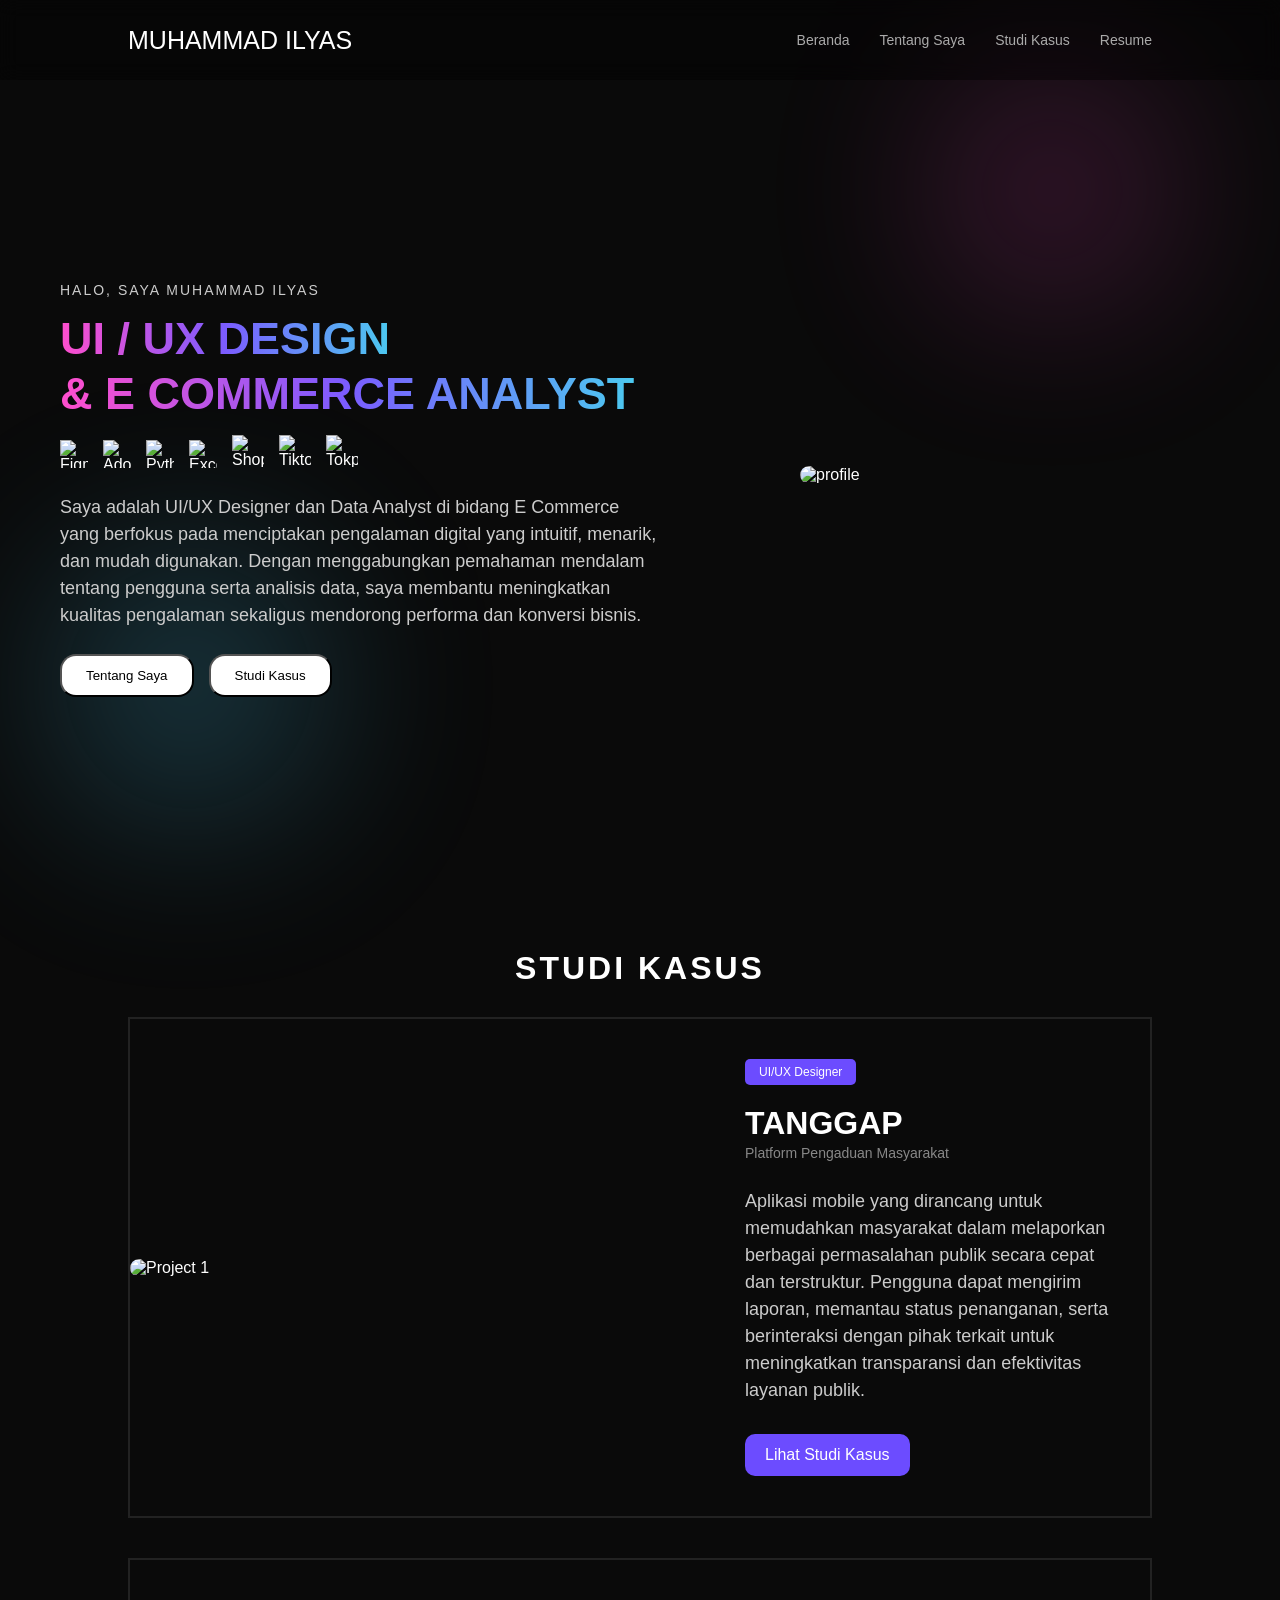
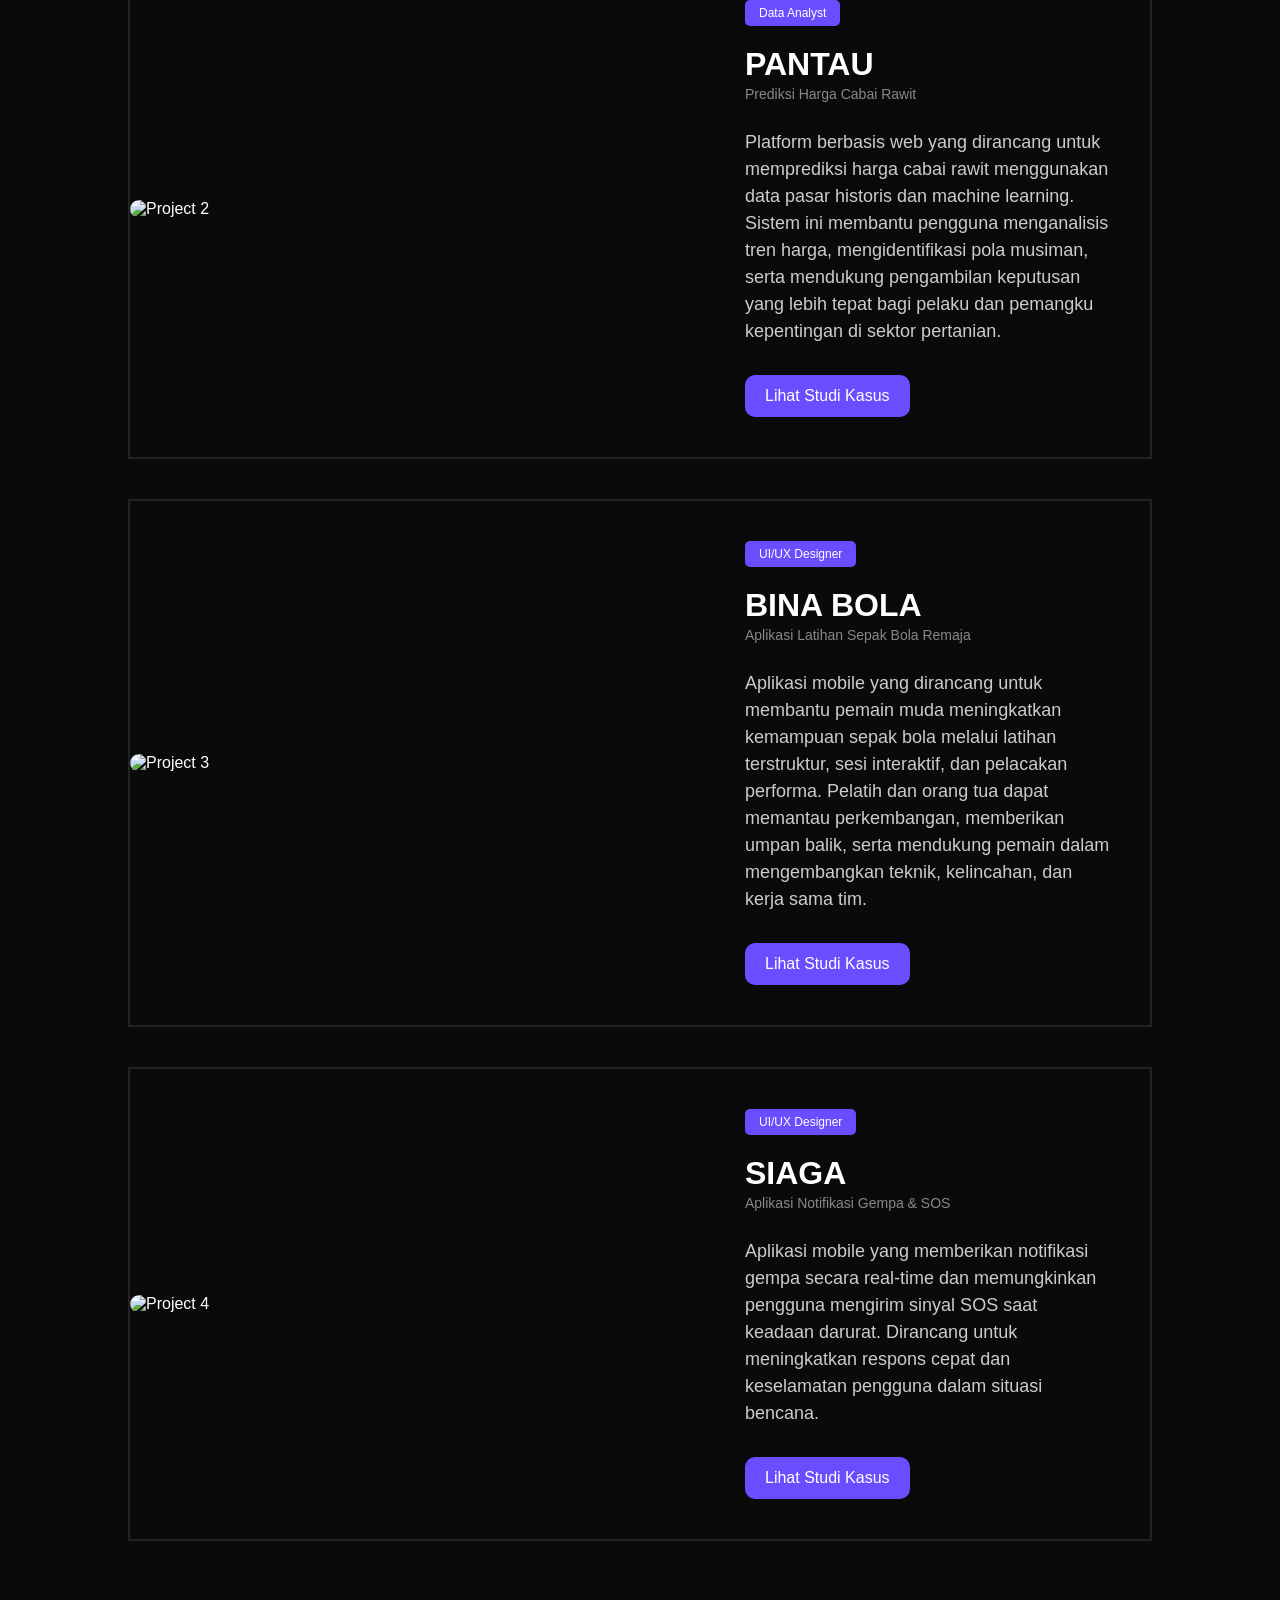
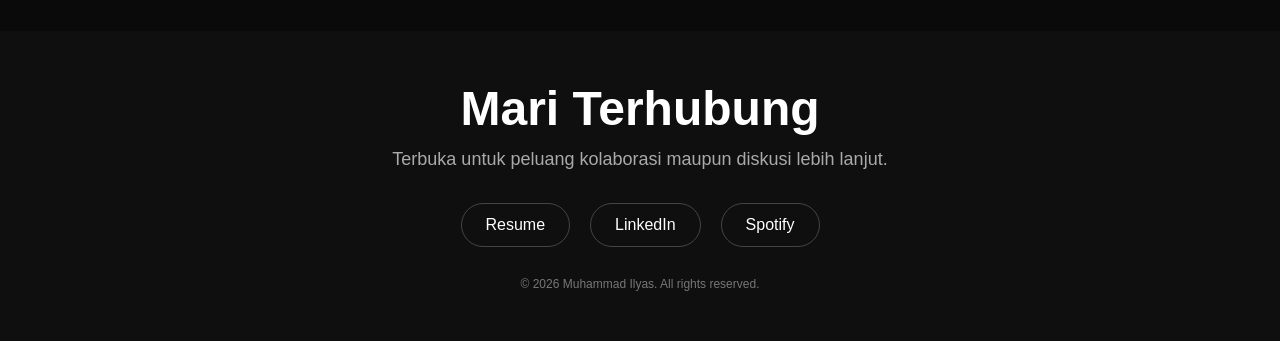
==== index.html @ faec01ad "Add files via upload" ====
<!DOCTYPE html>
<html lang="en">
<head>
  <meta charset="UTF-8">
  <title>Portfolio - Muhammad Ilyas</title>
  <meta name="viewport" content="width=device-width, initial-scale=1.0">

  <link href="https://fonts.googleapis.com/css2?family=Inter:wght@300;500;700;900&display=swap" rel="stylesheet">
  <link href="https://fonts.googleapis.com/css2?family=Pacifico&display=swap" rel="stylesheet">
  <link rel="stylesheet" href="style.css">
</head>

<body class="fade">
  <!-- NAVBAR -->
  <div class="navbar">
    <a href="index.html" class="logo">MUHAMMAD ILYAS</a>
    <div class="nav-links">
      <a href="index.html">Beranda</a>
      <a href="about.html">Tentang Saya</a>
      <a href="#projects">Studi Kasus</a>
      <a href="https://drive.google.com/file/d/1e5zPwdZpPcHS3sFbC4bchbpK5NuVAE6w/view?usp=sharing" target="_blank">Resume</a>
    </div>
    <div class="menu-toggle">
      <span></span>
      <span></span>
      <span></span>
    </div>
  </div>

  <!-- CONTAINER -->
  <div class="container">
    <div class="hero-content">

    <!-- LEFT -->
    <div class="hero-left">
      <span class="hero-eyebrow">Halo, Saya Muhammad Ilyas</span>

      <h1 class="hero-title">
        <span class="title-main gradient-text">UI / UX DESIGN</span>
        <span class="title-sub gradient-text">& E COMMERCE ANALYST</span>
      </h1>

      <!-- SKILLS ICON -->
      <div class="hero-tools">
        <img src="img/figma.png" alt="Figma">
        <img src="img/xd.png" alt="Adobe XD">
        <img src="img/py.png" alt="Python">
        <img src="img/excel.png" alt="Excel">

        <img src="img/shopee.png" alt="Shopee" class="icon-market">
        <img src="img/tiktok.png" alt="Tiktok" class="icon-market">
        <img src="img/tokped.png" alt="Tokped" class="icon-market">
      </div>
      <p>
        Saya adalah UI/UX Designer dan Data Analyst di bidang E Commerce yang berfokus pada menciptakan pengalaman digital yang intuitif, 
        menarik, dan mudah digunakan. Dengan menggabungkan pemahaman mendalam tentang pengguna serta analisis data, 
        saya membantu meningkatkan kualitas pengalaman sekaligus mendorong performa dan konversi bisnis.
      </p>
      <div class="buttons">
        <button class="btn btn-primary" data-link="about.html">
          Tentang Saya
        </button>
        <button class="btn btn-primary" data-link="#projects">
          Studi Kasus
        </button>
      </div>
    </div>

    <!-- RIGHT (AVATAR) -->
    <div class="hero-right">
      <img src="img/ilyas.jpeg" alt="profile" class="hero-avatar">
    </div>

    <!-- BACKGROUND ELEMENT -->
    <div class="bg-text">PORTFOLIO</div>
    <div class="blur1"></div>
    <div class="blur2"></div>

  </div>
</div>

  <!-- CASE STUDY -->
<section id="projects" class="projects">
  <div class="projects-title">
    <h2>STUDI KASUS</h2>
  </div>

  <!-- PROJECT 1 -->
  <div class="project-card">
    <div class="project-image">
      <img src="img/tanggap2.png" alt="Project 1">
    </div>
    <div class="project-content">
      <span class="project-tag">UI/UX Designer</span>
      <h3>TANGGAP</h3>
      <p class="project-sub">Platform Pengaduan Masyarakat</p>
      <p class="project-desc">
        Aplikasi mobile yang dirancang untuk memudahkan masyarakat dalam melaporkan berbagai permasalahan publik secara cepat dan terstruktur. 
        Pengguna dapat mengirim laporan, memantau status penanganan, serta berinteraksi dengan pihak terkait 
        untuk meningkatkan transparansi dan efektivitas layanan publik.
      </p>
      <a href="tanggap.html" class="project-btn">Lihat Studi Kasus</a>
    </div>
  </div>

  <!-- PROJECT 2 -->
  <div class="project-card">
    <div class="project-image">
      <img src="img/pantau2.png" alt="Project 2">
    </div>
    <div class="project-content">
      <span class="project-tag">Data Analyst</span>
      <h3>PANTAU</h3>
      <p class="project-sub">Prediksi Harga Cabai Rawit</p>
      <p class="project-desc">
        Platform berbasis web yang dirancang untuk memprediksi harga cabai rawit menggunakan data pasar historis dan machine learning. 
        Sistem ini membantu pengguna menganalisis tren harga, mengidentifikasi pola musiman, serta mendukung pengambilan keputusan yang lebih tepat 
        bagi pelaku dan pemangku kepentingan di sektor pertanian.
      </p>
      <a href="pantau.html" class="project-btn">Lihat Studi Kasus</a>
    </div>
  </div>

  <!-- PROJECT 3 -->
  <div class="project-card">
    <div class="project-image">
      <img src="img/binabola2.png" alt="Project 3">
    </div>
    <div class="project-content">
      <span class="project-tag">UI/UX Designer</span>
      <h3>BINA BOLA</h3>
      <p class="project-sub">Aplikasi Latihan Sepak Bola Remaja</p>
      <p class="project-desc">
        Aplikasi mobile yang dirancang untuk membantu pemain muda meningkatkan kemampuan sepak bola melalui latihan terstruktur, 
        sesi interaktif, dan pelacakan performa. Pelatih dan orang tua dapat memantau perkembangan, 
        memberikan umpan balik, serta mendukung pemain dalam mengembangkan teknik, kelincahan, dan kerja sama tim.
      </p>
      <a href="binbol.html" class="project-btn">Lihat Studi Kasus</a>
    </div>
  </div>

  <!-- PROJECT 4 -->
  <div class="project-card">
    <div class="project-image">
      <img src="img/siaga2.png" alt="Project 4">
    </div>
    <div class="project-content">
      <span class="project-tag">UI/UX Designer</span>
      <h3>SIAGA</h3>
      <p class="project-sub">Aplikasi Notifikasi Gempa & SOS</p>
      <p class="project-desc">
        Aplikasi mobile yang memberikan notifikasi gempa secara real-time dan memungkinkan pengguna mengirim sinyal SOS saat keadaan darurat. 
        Dirancang untuk meningkatkan respons cepat dan keselamatan pengguna dalam situasi bencana.
      </p>
      <a href="siaga.html" class="project-btn">Lihat Studi Kasus</a>
    </div>
  </div>
</section>

<!-- CONNECT -->
<section class="connect">
  <h2>Mari Terhubung</h2>
  <p>
    Terbuka untuk peluang kolaborasi maupun diskusi lebih lanjut.
  </p>
  <div class="connect-buttons">
    <a href="https://drive.google.com/file/d/1e5zPwdZpPcHS3sFbC4bchbpK5NuVAE6w/view?usp=sharing" target="_blank" class="connect-btn">Resume</a>
    <a href="https://id.linkedin.com/in/muhammad-ilyas-b65090275" class="connect-btn">LinkedIn</a>
    <a href="https://open.spotify.com/user/31vjzubdaow5vmc7wqos5ycddafq?si=29c7d88774ef4f73" class="connect-btn">Spotify</a>
  </div>
  <div class="copyright">
    © 2026 Muhammad Ilyas. All rights reserved.
  </div>
</section>

 <script>
  // fade in saat load
  window.addEventListener("load", () => {
    document.body.classList.add("show");
  });

  // fade out saat pindah halaman
  const links = document.querySelectorAll("a");

  links.forEach(link => {
    link.addEventListener("click", function(e) {
      const href = this.getAttribute("href");

      // skip anchor & external link
      if (href.startsWith("#") || this.target === "_blank") return;

      e.preventDefault();

      document.body.classList.remove("show");

      setTimeout(() => {
        window.location.href = href;
      }, 1000);
    });
  });
</script>

<script>
  // fade in
  window.addEventListener("load", () => {
    document.body.classList.add("show");
  });

  function navigateWithFade(url) {
    document.body.classList.remove("show");

    setTimeout(() => {
      window.location.href = url;
    }, 1000);
  }

  // NAVBAR + ALL LINKS
  document.querySelectorAll("a").forEach(link => {
    link.addEventListener("click", function(e) {
      const href = this.getAttribute("href");

      if (href.startsWith("#") || this.target === "_blank") return;

      e.preventDefault();
      navigateWithFade(href);
    });
  });

  // BUTTON NAVIGATION (NEW)
  document.querySelectorAll(".btn[data-link]").forEach(btn => {
    btn.addEventListener("click", function() {
      const url = this.getAttribute("data-link");

      if (url.startsWith("#")) {
        document.querySelector(url).scrollIntoView({ behavior: "smooth" });
        return;
      }

      navigateWithFade(url);
    });
  });
</script>

</body>
</html>

<script>
  const toggle = document.querySelector(".menu-toggle");
  const nav = document.querySelector(".nav-links");

  toggle.addEventListener("click", () => {
    nav.classList.toggle("active");
  });
</script>

</body>
</html>

<script>
  const cards = document.querySelectorAll(".project-card");

  const observer = new IntersectionObserver(entries => {
    entries.forEach(entry => {
      if(entry.isIntersecting){
        entry.target.classList.add("show");
      }
    });
  });

  cards.forEach(card => {
    observer.observe(card);
  });
</script>

<script>
function scrollToSection() {
  const section = document.getElementById("projects");
  section.scrollIntoView({ behavior: "smooth" });
}
</script>
---- style.css ----
@font-face {
  font-family: 'MyFont';
  src: url('font/Galafera-Medium') format('opentype');
  font-weight: normal;
  font-style: normal;
}

@font-face {
  font-family: 'MyFont';
  src: url('font/Galafera-Medium') format('opentype');
  font-weight: 800;
  font-style: normal;
}

* {
  max-width: 100%;
  margin: 0;
  padding: 0;
  box-sizing: border-box;
  font-family: 'MyFont', sans-serif;
}

html {
  scroll-behavior: smooth;
  font-family: 'MyFont' sans-serif;
}

body {
  background: #0a0a0a;
  color: white;
  overflow-x: hidden;
}

/* Highlight object on hover */
.project-card:hover,
.connect-btn:hover {
  color: white;
  background-color: rgba(255, 255, 255, 0.1);
  transition: 0.2s;
}

/* NAVBAR */
.navbar {
  height: 80px;
  position: fixed;
  top: 0;
  width: 100%;
  padding: 20px 10%;
  display: flex;
  justify-content: space-between;
  align-items: center;
  backdrop-filter: blur(10px);
  background: rgba(0,0,0,0.4);
  z-index: 1000;
}

.logo {
  font-size: 25px;
  color: inherit;
  text-decoration: none;
}

.nav-links {
  display: flex;
  gap: 30px;
}

.nav-links a {
  text-decoration: none;
  color: #aaa;
  font-size: 14px;
  position: relative;
  transition: 0.3s;
}

.nav-links a:hover {
  color: white;
}

.nav-links a::after {
  content: "";
  position: absolute;
  bottom: -5px;
  left: 0;
  width: 0%;
  height: 2px;
  background: white;
  transition: 0.3s;
}

.nav-links a:hover::after {
  width: 100%;
}

.menu-toggle {
  display: none;
  flex-direction: column;
  cursor: pointer;
  gap: 5px;
}

.menu-toggle span {
  width: 25px;
  height: 3px;
  background: white;
  border-radius: 3px;
  transition: 0.3s;
}

/* HERO */
.container {
  overflow-x: hidden;
  min-height: 100vh;
  display: flex;
  justify-content: center;   /* center horizontal */
  align-items: flex-start;       /* center vertical */
  text-align: left;        /* biar teks ikut center */
  width: 100%;
  max-width: 1200px;
  margin: auto;
  padding: 0 20px;
  position: relative;
  flex-direction: column;    /* biar turun ke bawah (bukan ke samping) */
}

.hero-content {
  display: flex;
  justify-content: space-between;
  align-items: center;
  gap: 40px;
  position: relative;
}

.hero-left {
  margin-top: 40px;
  max-width: 600px;
  padding-top: 5%;
  z-index: 2;
}

.hero-right {
  margin-top: 50px;
  margin-left: 100px;
  transform: none;
  position: relative;
}

.hero-eyebrow {
  display: block;
  font-size: 14px;
  letter-spacing: 2px;
  text-transform: uppercase;
  color: #ccc;
  margin-bottom: 16px;
}

h1 {
  font-size: clamp(32px, 6vw, 80px);
  font-weight: 900;
  line-height: 1.1;
}

.hero-tools {
  display: flex;
  align-items: center;
  gap: 15px;
  margin-top: 20px;
}

/* ukuran disamain */
.hero-tools img {
  width: 28px;
  height: 28px;
  object-fit: contain;
}

.hero-tools img.icon-market {
  width: 32px;
  height: 32px;
  object-fit: contain;
  transform: translateY(-3px);
}

.hero-title {
  font-size: clamp(24px, 4vw, 45px);
  display: flex;
  flex-direction: column; /* ini kunci */
  align-items: flex-start;
  gap: 5px;
}

.title-main {
  display: block;
}

.title-sub {
  display: block;
}

.hero-avatar {
  width: 400px;
  height: 530px;
  border-radius: 30px;
  object-fit: cover;
  object-position: center top;
  position: relative;
  z-index: 2;
}

.gradient-text {
  background: linear-gradient(90deg, #ff4ecd, #7b5cff, #4cc9f0);
  -webkit-background-clip: text;
  -webkit-text-fill-color: transparent;
}

.bg-text {
  position: absolute;
  bottom: 0;
  right: 0;
  max-width: 100%;
  overflow: hidden;
  color: rgba(255,255,255,0.03);
  pointer-events: none;
  user-select: none;
}

p {
  margin-top: 24px;
  color: #ccc;
  max-width: 900px;
  font-size: 18px;       /* lebih gede */
  line-height: 1.5;      /* jarak antar baris lebih lega */
}

.buttons {
  margin-top: 25px;
  display: flex;
  gap: 15px;
  justify-content: left;
  align-items: center;
}

.btn {
  padding: 12px 24px;
  border-radius: 16px;
  cursor: pointer;
  transition: 0.3s;
}

.btn-primary {
  background: white;
  color: black;
}

.btn-outline {
  border: 1px solid #555;
}

.btn:hover {
  transform: scale(1.05);
}

/* ABOUT SECTION SPLIT */
.about-section {
  display: flex;
  align-items: center;
  justify-content: center;
  gap: 4rem;
  padding: 150px 10%;
  min-height: 100vh;
  position: relative;
  margin-top: -40px;
}

/* LEFT TEXT */
.about-text {
  flex: 2;
  max-width: 600px;
}
.about-text p {
  margin-bottom: 1.7rem;
  line-height: 1.5;
  color: #ccc;
  font-size: 17px;
}
.about-title {
  font-size: 40px;
  line-height: 1.3;
}
.gradient-text {
  background: linear-gradient(90deg, #ff4ecd, #7b5cff, #4cc9f0);
  -webkit-background-clip: text;
  -webkit-text-fill-color: transparent;
  font-weight: 700;
}

/* RIGHT PHOTO */
.about-photo {
  flex: 1;
  display: flex;
  justify-content: center;
}
.about-photo img {
  width: 700px;
  max-width: 90%;
  aspect-ratio: 1/1;
  border-radius: 50%;
  box-shadow: 0 20px 50px rgba(0,0,0,0.3);
  object-fit: cover;
  transition: transform 0.3s;
}
.about-photo img:hover {
  transform: translateY(-5px) scale(1.05  );
}

.education-section {
  padding: 100px 10%;
  color: white;
  position: relative;
}

.education-section {
  padding: 100px 10%;
  color: white;
  background: #0a0a0a;
}

.section-title {
  font-size: 48px;
  text-align: center;
  margin-bottom: 30px;
  font-weight: 700;
  background: white;
  -webkit-background-clip: text;
  -webkit-text-fill-color: transparent;
}

.timeline-item {
  position: relative;
  display: flex;
  gap: 20px;
  margin-bottom: 30px;
}

.timeline-icon {
  flex-shrink: 0;
  width: 36px;
  height: 36px;
  background: #ffffff;
  border-radius: 50%;
  display: flex;
  align-items: center;
  justify-content: center;
  font-size: 18px;
  color: white;
  z-index: 2;
}

.timeline-content {
  background: rgba(255,255,255,0.05);
  padding: 20px 25px;
  border-radius: 15px;
  flex: 1;
  color: #fff;
  position: relative;
  z-index: 1;
}

.timeline-content h3 {
  margin-bottom: 10px;
  font-size: 20px;
  line-height: 1.4;
}

.timeline-content span {
  color: #aaa;
  font-size: 14px;
}

/* Responsive */
@media (max-width: 768px) {
  .section-title { font-size: 36px; }
  .timeline-content h3 { font-size: 18px; }
}

.experience-section {
  margin: 5rem 3rem;
}

.experience-section .section-title {
  text-align: center;
  margin-bottom: 2rem;
}

.experience-grid {
  display: grid;
  grid-template-columns: repeat(2, 1fr); /* 2 card per baris */
  gap: 2.5rem;
}

.experience-card {
  display: flex;
  align-items: flex-start;
  gap: 1rem;
  padding: 1.5rem 1.5rem;
  border-radius: 12px;
  background: rgba(255, 255, 255, 0.05);
  backdrop-filter: blur(10px);
  transition: transform 0.3s;
}

.experience-card:hover {
  transform: translateY(-5px);
}

.exp-year {
  font-weight: 700;
  color: #ffffffaa;
  min-width: 80px;
  text-align: right;
  flex-shrink: 0;
}

.exp-content {
  display: flex;
  flex-direction: column;
  flex: 1;
  min-width: 0;
}

.exp-content h3 {
  margin: 0 0 0.5rem 0;
  color: #fff;
  font-size: 1.1rem;
  line-height: 1.4;
  margin-bottom: 10px;
}

.exp-content p {
  margin: 0;
  font-size: 15px;
  color: #ccc;
  line-height: 1.6;
  word-break: break-word;
}

.skills-section {
  padding: 100px 10%;
  color: white;
  background: #0f0f0f;
}

/* GRID 2 KOLUM */
.skills-grid {
  display: grid;
  grid-template-columns: repeat(2, 1fr); /* 2 kolom */
  gap: 20px 40px; /* jarak antar skill */
}

.skill {
  background: rgba(255,255,255,0.05);
  padding: 15px 20px;
  border-radius: 12px;
  font-size: 16px;
  color: white;
  transition: 0.3s;
}

.skill:hover {
  background: linear-gradient(90deg, #ff4ecd, #7b5cff);
  color: white;
  transform: translateY(-3px);
}

/* Responsive */
@media (max-width: 768px) {
  .skills-grid {
    grid-template-columns: 1fr; /* 1 kolom di mobile */
    gap: 15px 0;
  }
}

/* VISUAL */
.bg-text {
  position: fixed;
  bottom: 20px;
  right: 40px;
  font-size: 180px;
  opacity: 0.05;
  pointer-events: none;
}

.blur1, .blur2 {
  position: fixed;
  border-radius: 50%;
  filter: blur(100px);
  opacity: 0.3;
  animation: float 6s infinite ease-in-out;
}

.blur1 {
  width: 200px;
  height: 200px;
  background: #ff4ecd;
  top: 10%;
  right: 10%;
}

.blur2 {
  width: 250px;
  height: 250px;
  background: #4cc9f0;
  bottom: 10%;
  left: 5%;
  animation-delay: 2s;
}

/* PROJECT SECTION */
.projects {
  padding: 50px 10%;
}

/* TITLE */
.projects-title {
  display: flex;
  align-items: center;
  justify-content: center;
  gap: 20px;
  margin-bottom: 30px;
}

.projects-title h2 {
  font-size: 32px;
  letter-spacing: 3px;
}

.projects-title span {
  font-size: 24px;
}

/* CARD */
.project-card {
  display: flex;
  align-items: center;
  gap: 30px;
  flex-wrap: wrap;
  margin-bottom: 40px;
  border: 2px solid #222;
}

.project-tag {
  display: inline-block;
  background: #6c4cff;
  color: white;
  padding: 6px 14px;
  border-radius: 5px;
  font-size: 12px;
  font-weight: 500;
  margin-bottom: 20px;
  cursor: default;  /* tidak bisa diklik */
  user-select: none; /* teks tidak bisa disorot */
}

/* IMAGE */ 
.project-image { 
  flex: 1 1 500px; 
} 

.project-image img { 
  width: 100%; 
  height: auto; 
  object-fit: cover; 
}

/* CONTENT */
.project-content {
  flex: 1 1 400px;
  padding: 40px;
}

.project-content h3 {
  font-size: 32px;
  margin-bottom: -23px;
}

.project-sub {
  font-size: 14px;
  color: #888;
}

.project-desc {
  margin-bottom: 30px;
}

/* BUTTON */
.project-btn {
  display: inline-block;
  padding: 12px 20px;
  background: #6c4cff;
  color: white;
  text-decoration: none;
  border-radius: 10px;
  transition: 0.3s;
}

.project-btn:hover {
  transform: translateY(-3px);
}

/* PROJECT IMAGE */
.project-image {
  overflow: hidden;
  border-radius: 16px;
}

.project-image img {
  width: 100%;
  transition: 0.4s ease;
}

/* HOVER EFFECT */
.project-card:hover img {
  transform: scale(1.08);
}

/* CARD LIFT */
.project-card {
  transition: 0.3s;
}

.project-card:hover {
  transform: translateY(-10px);
}

.project-card {
  opacity: 0;
  transform: translateY(40px);
}

.project-card.show {
  opacity: 1;
  transform: translateY(0);
  transition: 0.6s ease;
}

/* CONNECT SECTION */
.connect {
  padding: 50px 10%;
  text-align: center;
  background: #0f0f0f;
  color: white;
}

.connect h2 {
  font-size: 48px;
  margin-bottom: 10px;
  text-align: center;
}

.connect p {
  color: #aaa;
  margin: 0 auto 30px; 
  text-align: center;
  max-width: 600px;   
}

/* BUTTONS */
.connect-buttons {
  display: flex;
  justify-content: center;
  gap: 20px;
  margin-bottom: 30px;
}

.connect-btn {
  padding: 12px 24px;
  border: 1px solid #444;
  border-radius: 30px;
  color: white;
  text-decoration: none;
  transition: 0.3s;
}

.connect-btn:hover {
  background: white;
  color: black;
}

/* COPYRIGHT */
.copyright {
  font-size: 12px;
  color: #777;
}

body.fade {
  opacity: 0;
  transition: opacity 0.3s ease;
}

body.fade.show {
  opacity: 1;
}

/* RESPONSIVE */
@media (max-width: 768px) {

  .project-image {
    aspect-ratio: 16 / 10;
    height: auto;
    overflow: hidden;
  }

  .project-image img {
    width: 100%;
    height: 100%;
    object-fit: cover;
  }

  .project-card {
    flex-direction: column;
  }
}

@keyframes float {
  0% { transform: translateY(0px); }
  50% { transform: translateY(-30px); }
  100% { transform: translateY(0px); }
}

/* RESPONSIVE */
@media (max-width: 768px) {
  h1 { font-size: 48px; }
  .about-title { font-size: 36px; }
}

@media (max-width: 1024px) {
  .hero-content {
    flex-direction: column;
    align-items: flex-start;
    padding: 5%;
  }

  .hero-right {
    transform: none;
    margin: 0;
  }

  .hero-avatar {
    width: 280px;
    height: 380px;
  }
}

@media (max-width: 1024px) {
  .about-section {
    flex-direction: column;
    text-align: center;
    padding: 5%;
  }

  .about-photo img {
    width: 250px;
  }
}

@media (max-width: 768px) {
  .bg-text {
    font-size: 80px;
  }
}

@media (max-width: 768px) {

  .menu-toggle {
    display: flex;
  }

  .nav-links {
    position: absolute;
    top: 70px;
    right: 0;
    width: 100%;
    background: rgba(10,10,10,0.95);
    backdrop-filter: blur(10px);

    flex-direction: column;
    align-items: center;
    gap: 25px;
    padding: 30px 0;

    transform: translateY(-150%);
    transition: 0.3s;

    pointer-events: none; /* ⬅️ ini penting */
  }

  .nav-links.active {
    transform: translateY(0);
    pointer-events: auto; /* ⬅️ aktif saat kebuka */
  }

    /* ✅ TAMBAHAN INI */
  .logo {
    font-size: 15px;
  }
}

@media (max-width: 768px) {
  .hero-right {
    transform: none;
  }

  .hero-avatar {
    width: 100%;
    height: auto;
    border-radius: 20px; /* opsional, biar ga terlalu gede curve */
  }
}


/* ABOUT PAGE RESPONSIVE */
@media (max-width: 768px) {
  .about-section {
    flex-direction: column;
    text-align: start;
    padding: 100px 30px;
    gap: 30px;
    margin-top: 5px;
  }

  .about-text {
    max-width: 100%;
  }

  .about-title {
    font-size: 32px;
  }

  .about-photo img {
    width: 500px;
  }
}

@media (max-width: 768px) {
  .timeline {
    margin-left: 0;
    padding-left: 15px;
  }
}

@media (max-width: 768px) {
  .experience-grid {
    grid-template-columns: 1fr;
  }

  .experience-card {
    flex-direction: column;
    align-items: flex-start;
  }

  .exp-year {
    text-align: left;
    margin-bottom: 10px;
  }
}

@media (max-width: 768px) {
  .skills-grid {
    grid-template-columns: 1fr;
  }
}

@media (max-width: 768px) {
  .education-section,
  .skills-section {
    padding: 20px 20px;
  }

  .experience-section {
    margin: 3rem 20px;
  }
}

@media (max-width: 768px) {
  .section-title {
    font-size: 28px;
  }

  p {
    font-size: 15px;
    line-height: 1.6;
  }
}

@media (max-width: 768px) {
  .section-title {
    margin-top: 0 !important;
  }
}
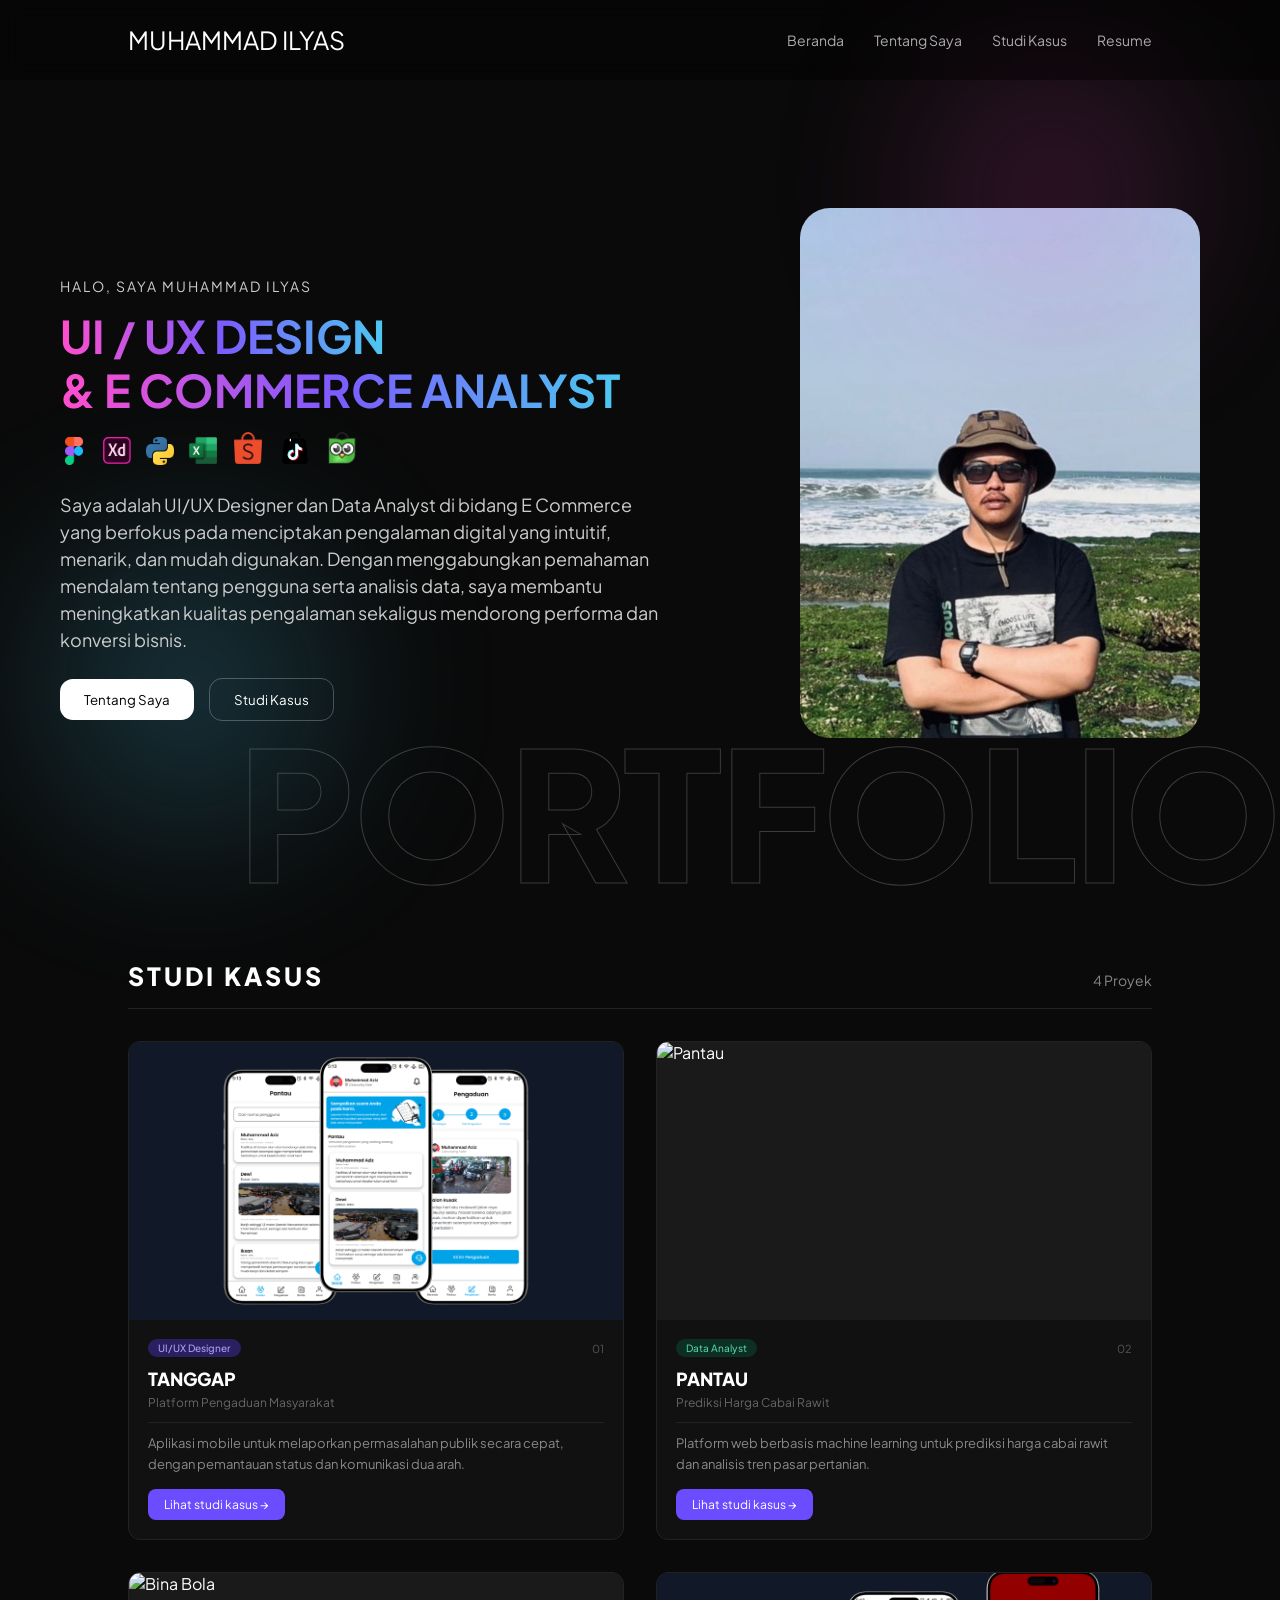
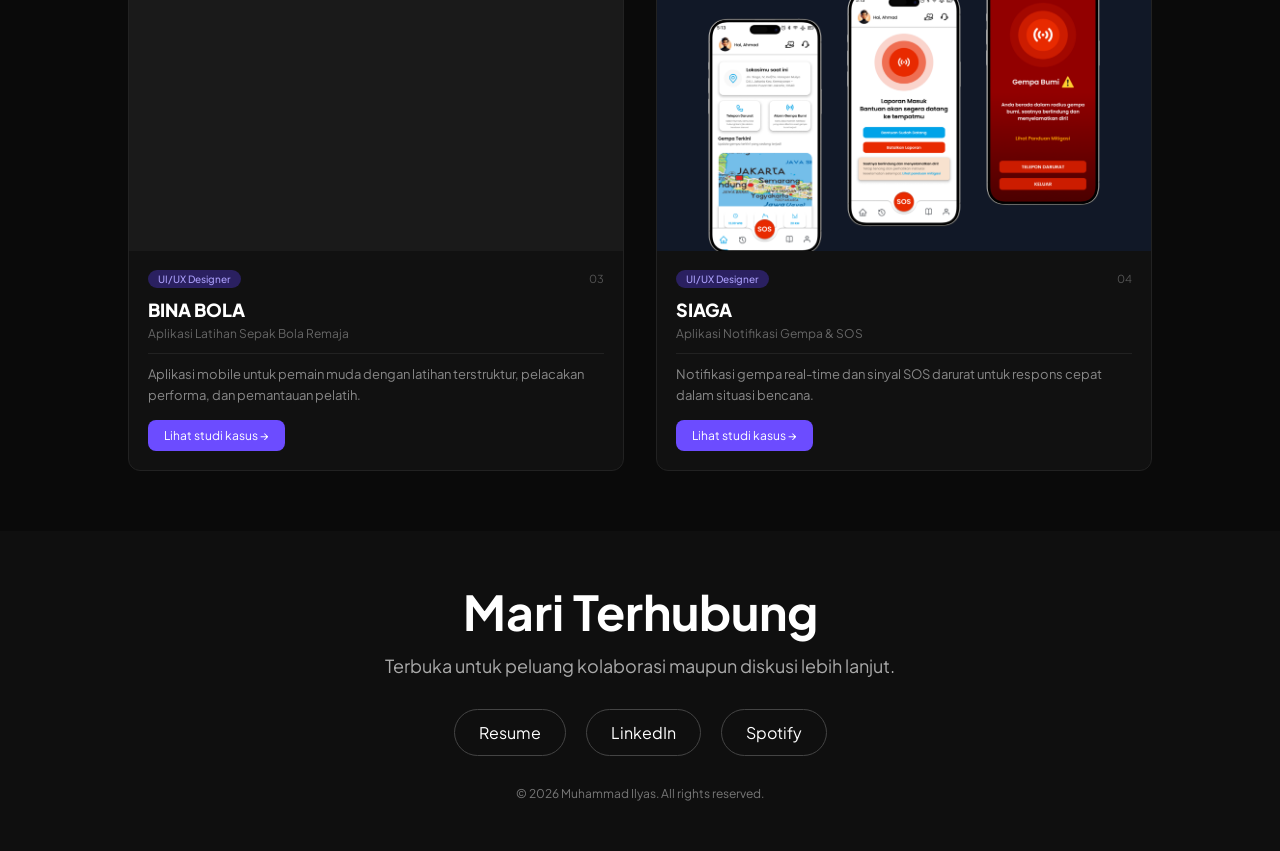
==== commit ff299659: "Add files via upload" ====
--- a/index.html
+++ b/index.html
@@ -7,6 +7,7 @@
 
   <link href="https://fonts.googleapis.com/css2?family=Inter:wght@300;500;700;900&display=swap" rel="stylesheet">
   <link href="https://fonts.googleapis.com/css2?family=Pacifico&display=swap" rel="stylesheet">
+  <link href="https://fonts.googleapis.com/css2?family=Plus+Jakarta+Sans:wght@400;500;700&display=swap" rel="stylesheet">
   <link rel="stylesheet" href="style.css">
 </head>
 
@@ -32,7 +33,7 @@
     <div class="hero-content">
 
     <!-- LEFT -->
-    <div class="hero-left">
+    <div class="hero-left fade-in">
       <span class="hero-eyebrow">Halo, Saya Muhammad Ilyas</span>
 
       <h1 class="hero-title">
@@ -57,103 +58,101 @@
         saya membantu meningkatkan kualitas pengalaman sekaligus mendorong performa dan konversi bisnis.
       </p>
       <div class="buttons">
-        <button class="btn btn-primary" data-link="about.html">
-          Tentang Saya
-        </button>
-        <button class="btn btn-primary" data-link="#projects">
-          Studi Kasus
-        </button>
+        <button class="btn btn-primary" data-link="about.html">Tentang Saya</button>
+        <button class="btn btn-secondary" data-link="#projects">Studi Kasus</button>
       </div>
     </div>
 
     <!-- RIGHT (AVATAR) -->
-    <div class="hero-right">
+    <div class="hero-right fade-in">
       <img src="img/ilyas.jpeg" alt="profile" class="hero-avatar">
     </div>
 
     <!-- BACKGROUND ELEMENT -->
-    <div class="bg-text">PORTFOLIO</div>
+    <div class="bg-text fade-in">PORTFOLIO</div>
     <div class="blur1"></div>
     <div class="blur2"></div>
 
   </div>
 </div>
 
-  <!-- CASE STUDY -->
+<!-- CASE STUDY -->
 <section id="projects" class="projects">
-  <div class="projects-title">
+  <div class="projects-header">
     <h2>STUDI KASUS</h2>
-  </div>
-
-  <!-- PROJECT 1 -->
-  <div class="project-card">
-    <div class="project-image">
-      <img src="img/tanggap2.png" alt="Project 1">
-    </div>
-    <div class="project-content">
-      <span class="project-tag">UI/UX Designer</span>
-      <h3>TANGGAP</h3>
-      <p class="project-sub">Platform Pengaduan Masyarakat</p>
-      <p class="project-desc">
-        Aplikasi mobile yang dirancang untuk memudahkan masyarakat dalam melaporkan berbagai permasalahan publik secara cepat dan terstruktur. 
-        Pengguna dapat mengirim laporan, memantau status penanganan, serta berinteraksi dengan pihak terkait 
-        untuk meningkatkan transparansi dan efektivitas layanan publik.
-      </p>
-      <a href="tanggap.html" class="project-btn">Lihat Studi Kasus</a>
-    </div>
-  </div>
-
-  <!-- PROJECT 2 -->
-  <div class="project-card">
-    <div class="project-image">
-      <img src="img/pantau2.png" alt="Project 2">
-    </div>
-    <div class="project-content">
-      <span class="project-tag">Data Analyst</span>
-      <h3>PANTAU</h3>
-      <p class="project-sub">Prediksi Harga Cabai Rawit</p>
-      <p class="project-desc">
-        Platform berbasis web yang dirancang untuk memprediksi harga cabai rawit menggunakan data pasar historis dan machine learning. 
-        Sistem ini membantu pengguna menganalisis tren harga, mengidentifikasi pola musiman, serta mendukung pengambilan keputusan yang lebih tepat 
-        bagi pelaku dan pemangku kepentingan di sektor pertanian.
-      </p>
-      <a href="pantau.html" class="project-btn">Lihat Studi Kasus</a>
-    </div>
-  </div>
-
-  <!-- PROJECT 3 -->
-  <div class="project-card">
-    <div class="project-image">
-      <img src="img/binabola2.png" alt="Project 3">
-    </div>
-    <div class="project-content">
-      <span class="project-tag">UI/UX Designer</span>
-      <h3>BINA BOLA</h3>
-      <p class="project-sub">Aplikasi Latihan Sepak Bola Remaja</p>
-      <p class="project-desc">
-        Aplikasi mobile yang dirancang untuk membantu pemain muda meningkatkan kemampuan sepak bola melalui latihan terstruktur, 
-        sesi interaktif, dan pelacakan performa. Pelatih dan orang tua dapat memantau perkembangan, 
-        memberikan umpan balik, serta mendukung pemain dalam mengembangkan teknik, kelincahan, dan kerja sama tim.
-      </p>
-      <a href="binbol.html" class="project-btn">Lihat Studi Kasus</a>
-    </div>
-  </div>
-
-  <!-- PROJECT 4 -->
-  <div class="project-card">
-    <div class="project-image">
-      <img src="img/siaga2.png" alt="Project 4">
-    </div>
-    <div class="project-content">
-      <span class="project-tag">UI/UX Designer</span>
-      <h3>SIAGA</h3>
-      <p class="project-sub">Aplikasi Notifikasi Gempa & SOS</p>
-      <p class="project-desc">
-        Aplikasi mobile yang memberikan notifikasi gempa secara real-time dan memungkinkan pengguna mengirim sinyal SOS saat keadaan darurat. 
-        Dirancang untuk meningkatkan respons cepat dan keselamatan pengguna dalam situasi bencana.
-      </p>
-      <a href="siaga.html" class="project-btn">Lihat Studi Kasus</a>
-    </div>
+    <span>4 Proyek</span>
+  </div>
+
+  <div class="projects-grid">
+
+    <div class="project-card">
+      <div class="project-thumb">
+        <img src="img/tanggap2.png" alt="Tanggap">
+      </div>
+      <div class="project-body">
+        <div class="project-meta">
+          <span class="project-tag ux">UI/UX Designer</span>
+          <span class="project-num">01</span>
+        </div>
+        <h3 class="project-title">TANGGAP</h3>
+        <p class="project-sub">Platform Pengaduan Masyarakat</p>
+        <hr class="project-divider">
+        <p class="project-desc">Aplikasi mobile untuk melaporkan permasalahan publik secara cepat, dengan pemantauan status dan komunikasi dua arah.</p>
+        <a href="tanggap.html" class="project-link">Lihat studi kasus →</a>
+      </div>
+    </div>
+
+    <div class="project-card">
+      <div class="project-thumb">
+        <img src="img/pantau2.png" alt="Pantau">
+      </div>
+      <div class="project-body">
+        <div class="project-meta">
+          <span class="project-tag data">Data Analyst</span>
+          <span class="project-num">02</span>
+        </div>
+        <h3 class="project-title">PANTAU</h3>
+        <p class="project-sub">Prediksi Harga Cabai Rawit</p>
+        <hr class="project-divider">
+        <p class="project-desc">Platform web berbasis machine learning untuk prediksi harga cabai rawit dan analisis tren pasar pertanian.</p>
+        <a href="pantau.html" class="project-link">Lihat studi kasus →</a>
+      </div>
+    </div>
+
+    <div class="project-card">
+      <div class="project-thumb">
+        <img src="img/binabola2.png" alt="Bina Bola">
+      </div>
+      <div class="project-body">
+        <div class="project-meta">
+          <span class="project-tag ux">UI/UX Designer</span>
+          <span class="project-num">03</span>
+        </div>
+        <h3 class="project-title">BINA BOLA</h3>
+        <p class="project-sub">Aplikasi Latihan Sepak Bola Remaja</p>
+        <hr class="project-divider">
+        <p class="project-desc">Aplikasi mobile untuk pemain muda dengan latihan terstruktur, pelacakan performa, dan pemantauan pelatih.</p>
+        <a href="binbol.html" class="project-link">Lihat studi kasus →</a>
+      </div>
+    </div>
+
+    <div class="project-card">
+      <div class="project-thumb">
+        <img src="img/siaga2.png" alt="Siaga">
+      </div>
+      <div class="project-body">
+        <div class="project-meta">
+          <span class="project-tag ux">UI/UX Designer</span>
+          <span class="project-num">04</span>
+        </div>
+        <h3 class="project-title">SIAGA</h3>
+        <p class="project-sub">Aplikasi Notifikasi Gempa & SOS</p>
+        <hr class="project-divider">
+        <p class="project-desc">Notifikasi gempa real-time dan sinyal SOS darurat untuk respons cepat dalam situasi bencana.</p>
+        <a href="siaga.html" class="project-link">Lihat studi kasus →</a>
+      </div>
+    </div>
+
   </div>
 </section>
 
--- a/style.css
+++ b/style.css
@@ -17,12 +17,12 @@
   margin: 0;
   padding: 0;
   box-sizing: border-box;
-  font-family: 'MyFont', sans-serif;
+  font-family: 'Plus Jakarta Sans', sans-serif;
 }
 
 html {
   scroll-behavior: smooth;
-  font-family: 'MyFont' sans-serif;
+  font-family: 'Plus Jakarta Sans', sans-serif;
 }
 
 body {
@@ -107,8 +107,61 @@
   transition: 0.3s;
 }
 
+.fade-in {
+  opacity: 0;
+  transform: translateY(30px);
+  animation: fadeUp 1s ease forwards;
+}
+
+.fade-in:nth-child(1) {
+  animation-delay: 0.4s;
+}
+.fade-in:nth-child(2) {
+  animation-delay: 0.4s;
+}
+.fade-in:nth-child(3) {
+  animation-delay: 0.6s;
+}
+
+@keyframes fadeUp {
+  to {
+    opacity: 1;
+    transform: translateY(0);
+  }
+}
+
+.hero-avatar {
+  opacity: 0;
+  transform: scale(0.9);
+  animation: zoomIn 1s ease forwards;
+  animation-delay: 0.5s;
+}
+
+@keyframes zoomIn {
+  to {
+    opacity: 1;
+    transform: scale(1);
+  }
+}
+
+.hero-title span {
+  display: block;
+  opacity: 0;
+  transform: translateY(20px);
+  animation: fadeUp 0.8s ease forwards;
+}
+
+.title-main {
+  animation-delay: 0.3s;
+}
+
+.title-sub {
+  animation-delay: 0.5s;
+}
+
 /* HERO */
 .container {
+  padding-top: 80px;
   overflow-x: hidden;
   min-height: 100vh;
   display: flex;
@@ -242,7 +295,7 @@
 
 .btn {
   padding: 12px 24px;
-  border-radius: 16px;
+  border-radius: 13px;
   cursor: pointer;
   transition: 0.3s;
 }
@@ -250,14 +303,20 @@
 .btn-primary {
   background: white;
   color: black;
-}
-
-.btn-outline {
-  border: 1px solid #555;
-}
-
-.btn:hover {
-  transform: scale(1.05);
+  border: none;
+}
+
+/* Tambah class baru untuk secondary */
+.btn-secondary {
+  background: transparent;
+  color: white;
+  border: 1px solid rgba(255, 255, 255, 0.25);
+  backdrop-filter: blur(4px);
+}
+
+.btn-secondary:hover {
+  background: rgba(255, 255, 255, 0.08);
+  border-color: rgba(255, 255, 255, 0.5);
 }
 
 /* ABOUT SECTION SPLIT */
@@ -483,11 +542,16 @@
 /* VISUAL */
 .bg-text {
   position: fixed;
-  bottom: 20px;
-  right: 40px;
-  font-size: 180px;
-  opacity: 0.05;
+  bottom: 0;
+  right: 0;
+  font-size: clamp(80px, 15vw, 180px);
+  font-weight: 900;
+  color: transparent;
+  -webkit-text-stroke: 1px rgba(255, 255, 255, 0.2);
   pointer-events: none;
+  user-select: none;
+  letter-spacing: -2px;
+  line-height: 1;
 }
 
 .blur1, .blur2 {
@@ -517,122 +581,47 @@
 
 /* PROJECT SECTION */
 .projects {
-  padding: 50px 10%;
-}
-
-/* TITLE */
-.projects-title {
-  display: flex;
-  align-items: center;
-  justify-content: center;
-  gap: 20px;
-  margin-bottom: 30px;
-}
-
-.projects-title h2 {
-  font-size: 32px;
+  padding: 60px 10%;
+}
+
+.projects-header {
+  display: flex;
+  align-items: baseline;
+  justify-content: space-between;
+  border-bottom: 1px solid #222;
+  padding-bottom: 1rem;
+  margin-bottom: 2rem;
+}
+
+.projects-header h2 {
+  font-size: 25px;
+  font-weight: 800;
   letter-spacing: 3px;
-}
-
-.projects-title span {
-  font-size: 24px;
+  color: #ffffff;
+  text-transform: uppercase;
+  margin: 0;
+}
+
+.projects-header span {
+  font-size: 14px;
+  color: #888;
+}
+
+/* GRID */
+.projects-grid {
+  display: grid;
+  grid-template-columns: repeat(2, 1fr);
+  gap: 2rem;
 }
 
 /* CARD */
 .project-card {
-  display: flex;
-  align-items: center;
-  gap: 30px;
-  flex-wrap: wrap;
-  margin-bottom: 40px;
-  border: 2px solid #222;
-}
-
-.project-tag {
-  display: inline-block;
-  background: #6c4cff;
-  color: white;
-  padding: 6px 14px;
-  border-radius: 5px;
-  font-size: 12px;
-  font-weight: 500;
-  margin-bottom: 20px;
-  cursor: default;  /* tidak bisa diklik */
-  user-select: none; /* teks tidak bisa disorot */
-}
-
-/* IMAGE */ 
-.project-image { 
-  flex: 1 1 500px; 
-} 
-
-.project-image img { 
-  width: 100%; 
-  height: auto; 
-  object-fit: cover; 
-}
-
-/* CONTENT */
-.project-content {
-  flex: 1 1 400px;
-  padding: 40px;
-}
-
-.project-content h3 {
-  font-size: 32px;
-  margin-bottom: -23px;
-}
-
-.project-sub {
-  font-size: 14px;
-  color: #888;
-}
-
-.project-desc {
-  margin-bottom: 30px;
-}
-
-/* BUTTON */
-.project-btn {
-  display: inline-block;
-  padding: 12px 20px;
-  background: #6c4cff;
-  color: white;
-  text-decoration: none;
-  border-radius: 10px;
-  transition: 0.3s;
-}
-
-.project-btn:hover {
-  transform: translateY(-3px);
-}
-
-/* PROJECT IMAGE */
-.project-image {
+  font-family: 'MyFont', sans-serif;
+  border-radius: 12px;
+  border: 1px solid #222;
   overflow: hidden;
-  border-radius: 16px;
-}
-
-.project-image img {
-  width: 100%;
-  transition: 0.4s ease;
-}
-
-/* HOVER EFFECT */
-.project-card:hover img {
-  transform: scale(1.08);
-}
-
-/* CARD LIFT */
-.project-card {
-  transition: 0.3s;
-}
-
-.project-card:hover {
-  transform: translateY(-10px);
-}
-
-.project-card {
+  background: #111;
+  transition: border-color 0.3s, transform 0.3s;
   opacity: 0;
   transform: translateY(40px);
 }
@@ -640,7 +629,110 @@
 .project-card.show {
   opacity: 1;
   transform: translateY(0);
-  transition: 0.6s ease;
+  transition: opacity 0.6s ease, transform 0.6s ease;
+}
+
+.project-card:hover {
+  border-color: #444;
+  transform: translateY(-4px);
+}
+
+/* THUMBNAIL */
+.project-thumb {
+  width: 100%;
+  aspect-ratio: 16/9;
+  overflow: hidden;
+  background: #1a1a1a;
+}
+
+.project-thumb img {
+  width: 100%;
+  height: 100%;
+  object-fit: cover;
+  display: block;
+  transition: transform 0.5s ease;
+}
+
+.project-card:hover .project-thumb img {
+  transform: scale(1.05);
+}
+
+/* BODY */
+.project-body {
+  padding: 1.2rem;
+}
+
+.project-meta {
+  display: flex;
+  align-items: center;
+  justify-content: space-between;
+  margin-bottom: 10px;
+}
+
+.project-tag {
+  font-size: 10px;
+  font-weight: 500;
+  padding: 3px 10px;
+  border-radius: 20px;
+}
+
+.project-tag.ux {
+  background: #2a2060;
+  color: #a89cf7;
+}
+
+.project-tag.data {
+  background: #0d2e22;
+  color: #4dcca0;
+}
+
+.project-num {
+  font-size: 11px;
+  color: #555;
+}
+
+.project-title {
+  font-size: 18px;
+  font-weight: 800;
+  color: white;
+  margin: 0 0 4px;
+}
+
+.project-sub {
+  font-size: 12px;
+  color: #666;
+  margin: 0 0 10px;
+}
+
+.project-divider {
+  border: none;
+  border-top: 1px solid #222;
+  margin: 10px 0;
+}
+
+.project-desc {
+  font-size: 13px;
+  color: #888;
+  line-height: 1.6;
+  margin: 0 0 14px;
+}
+
+.project-link {
+  display: inline-flex;
+  align-items: center;
+  gap: 8px;
+  font-size: 12px;
+  color: white;
+  text-decoration: none;
+  padding: 8px 16px;
+  border-radius: 8px;
+  background: #6c4cff;
+  transition: background 0.3s, transform 0.2s;
+}
+
+.project-link:hover {
+  background: #5a3de0;
+  transform: translateY(-2px);
 }
 
 /* CONNECT SECTION */
@@ -703,21 +795,12 @@
 
 /* RESPONSIVE */
 @media (max-width: 768px) {
-
-  .project-image {
-    aspect-ratio: 16 / 10;
-    height: auto;
-    overflow: hidden;
-  }
-
-  .project-image img {
-    width: 100%;
-    height: 100%;
-    object-fit: cover;
-  }
-
-  .project-card {
-    flex-direction: column;
+  .projects {
+    padding: 40px 5%;
+  }
+
+  .projects-grid {
+    grid-template-columns: 1fr;
   }
 }
 
@@ -897,3 +980,9 @@
     margin-top: 0 !important;
   }
 }
+
+@media (max-width: 768px) {
+  .container {
+    padding-top: 80px;
+  }
+}
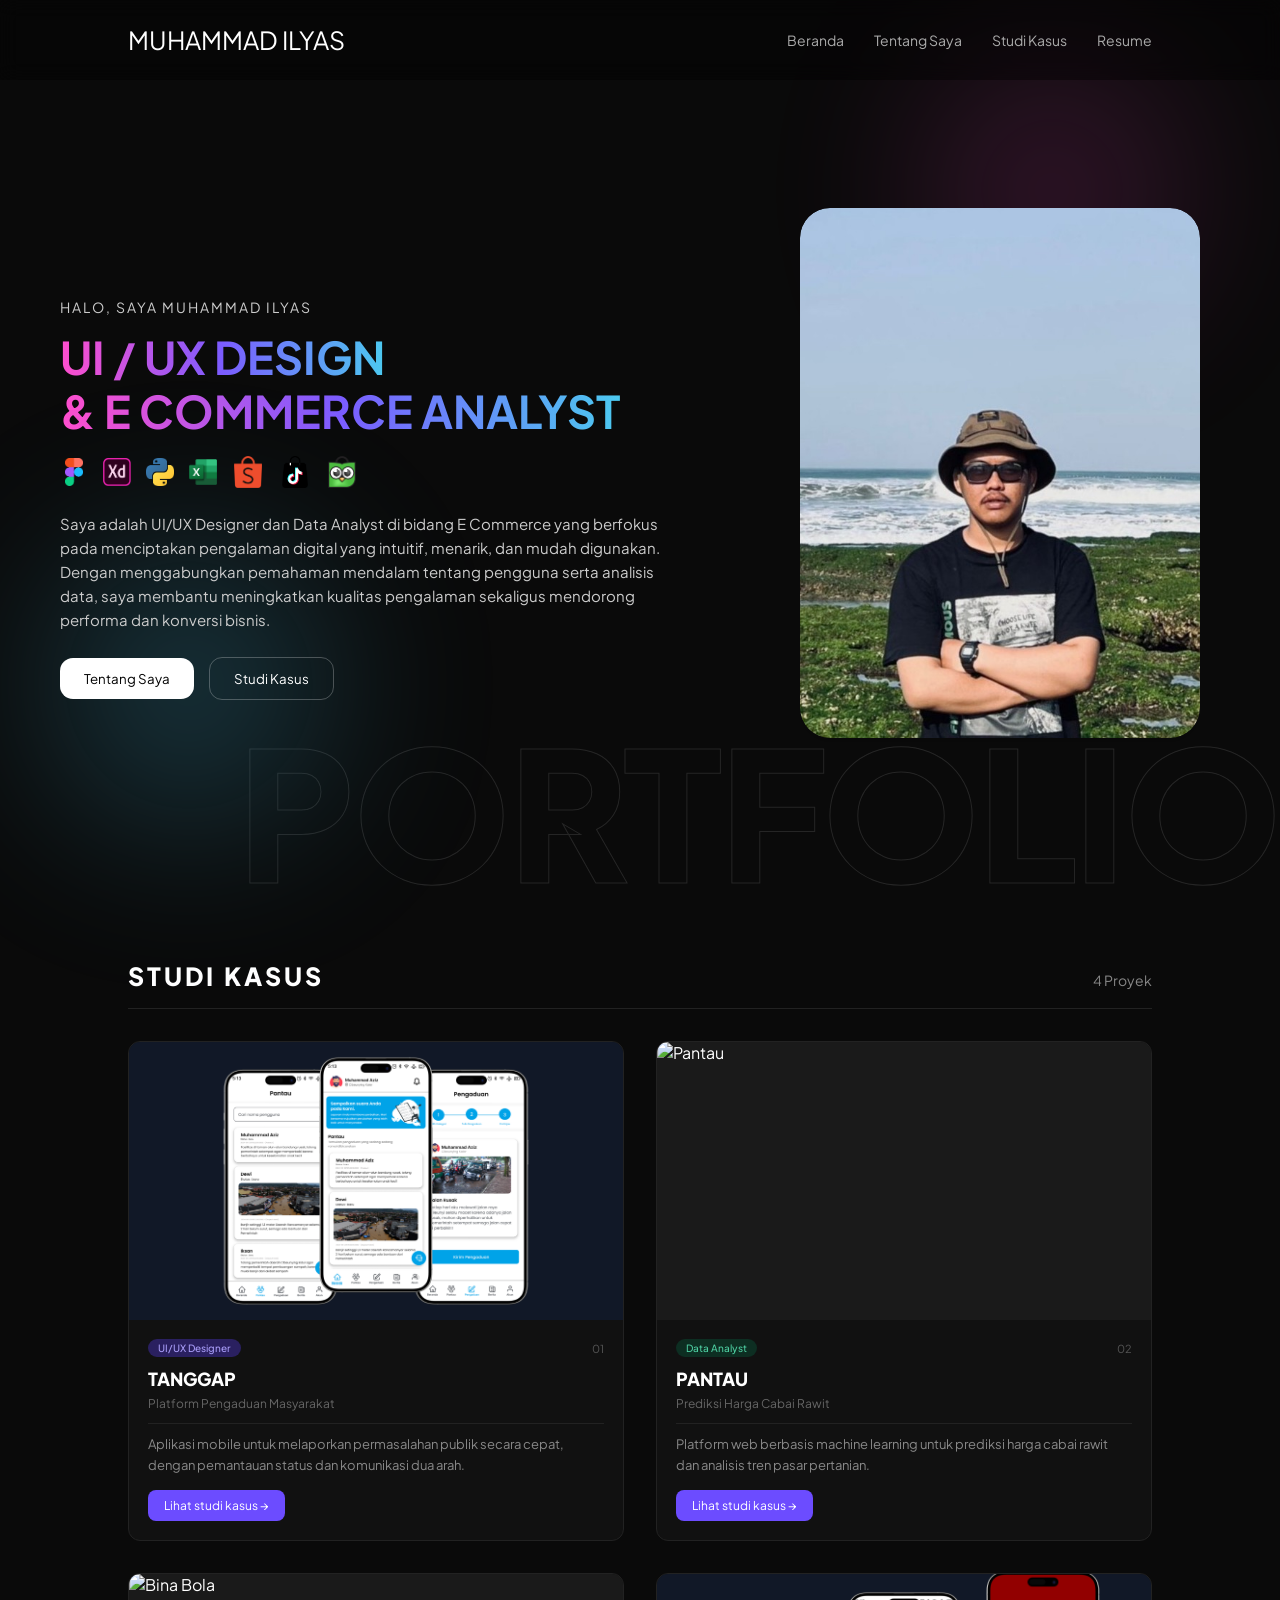
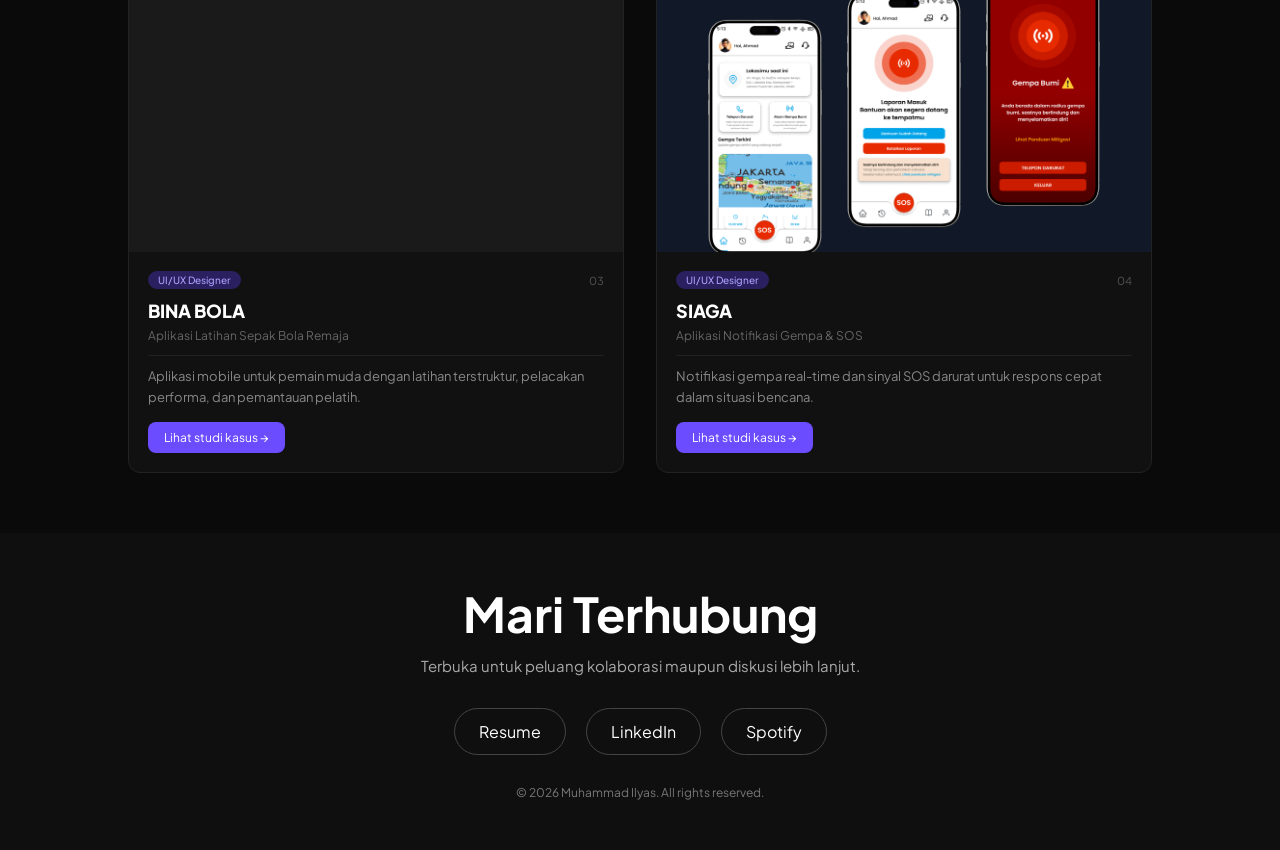
==== commit 058e07d5: "Add files via upload" ====
--- a/index.html
+++ b/index.html
@@ -29,8 +29,8 @@
   </div>
 
   <!-- CONTAINER -->
-  <div class="container">
-    <div class="hero-content">
+<div class="container">
+  <div class="hero-content">
 
     <!-- LEFT -->
     <div class="hero-left fade-in">
@@ -47,16 +47,17 @@
         <img src="img/xd.png" alt="Adobe XD">
         <img src="img/py.png" alt="Python">
         <img src="img/excel.png" alt="Excel">
-
         <img src="img/shopee.png" alt="Shopee" class="icon-market">
         <img src="img/tiktok.png" alt="Tiktok" class="icon-market">
         <img src="img/tokped.png" alt="Tokped" class="icon-market">
       </div>
+
       <p>
         Saya adalah UI/UX Designer dan Data Analyst di bidang E Commerce yang berfokus pada menciptakan pengalaman digital yang intuitif, 
         menarik, dan mudah digunakan. Dengan menggabungkan pemahaman mendalam tentang pengguna serta analisis data, 
         saya membantu meningkatkan kualitas pengalaman sekaligus mendorong performa dan konversi bisnis.
       </p>
+
       <div class="buttons">
         <button class="btn btn-primary" data-link="about.html">Tentang Saya</button>
         <button class="btn btn-secondary" data-link="#projects">Studi Kasus</button>
@@ -64,8 +65,11 @@
     </div>
 
     <!-- RIGHT (AVATAR) -->
-    <div class="hero-right fade-in">
-      <img src="img/ilyas.jpeg" alt="profile" class="hero-avatar">
+    <div class="hero-right">
+      <div class="avatar-spotlight" id="spotlight"></div>
+      <div class="avatar-wrapper">
+        <img src="img/ilyas.jpeg" alt="profile" class="hero-avatar" id="heroAvatar">
+      </div>
     </div>
 
     <!-- BACKGROUND ELEMENT -->
@@ -172,33 +176,6 @@
   </div>
 </section>
 
- <script>
-  // fade in saat load
-  window.addEventListener("load", () => {
-    document.body.classList.add("show");
-  });
-
-  // fade out saat pindah halaman
-  const links = document.querySelectorAll("a");
-
-  links.forEach(link => {
-    link.addEventListener("click", function(e) {
-      const href = this.getAttribute("href");
-
-      // skip anchor & external link
-      if (href.startsWith("#") || this.target === "_blank") return;
-
-      e.preventDefault();
-
-      document.body.classList.remove("show");
-
-      setTimeout(() => {
-        window.location.href = href;
-      }, 1000);
-    });
-  });
-</script>
-
 <script>
   // fade in
   window.addEventListener("load", () => {
@@ -249,6 +226,28 @@
 
   toggle.addEventListener("click", () => {
     nav.classList.toggle("active");
+  });
+</script>
+
+<script>
+  const avatar = document.getElementById('heroAvatar');
+  const spotlight = document.getElementById('spotlight');
+
+  avatar.addEventListener('mouseenter', () => {
+    spotlight.style.opacity = '1';
+  });
+
+  avatar.addEventListener('mouseleave', () => {
+    spotlight.style.opacity = '0';
+  });
+
+  avatar.addEventListener('mousemove', (e) => {
+    const rect = avatar.getBoundingClientRect();
+    const x = e.clientX - rect.left;
+    const y = e.clientY - rect.top;
+
+    spotlight.style.left = x + 'px';
+    spotlight.style.top  = y + 'px';
   });
 </script>
 
--- a/style.css
+++ b/style.css
@@ -107,41 +107,135 @@
   transition: 0.3s;
 }
 
+/* ====== KEYFRAMES ====== */
+@keyframes fadeUp {
+  to {
+    opacity: 1;
+    transform: translateY(0);
+  }
+}
+
+@keyframes clipReveal {
+  from { clip-path: inset(0 0 100% 0); opacity: 0; transform: translateY(16px); }
+  to   { clip-path: inset(0 0 0% 0);   opacity: 1; transform: translateY(0); }
+}
+
+@keyframes iconPop {
+  from { opacity: 0; transform: scale(0.5) translateY(10px); }
+  to   { opacity: 1; transform: scale(1) translateY(0); }
+}
+
+@keyframes avatarReveal {
+  from {
+    opacity: 0;
+    transform: scale(0.85) translateY(24px);
+    filter: blur(6px);
+  }
+  to {
+    opacity: 1;
+    transform: scale(1) translateY(0);
+    filter: blur(0px);
+  }
+}
+
+/* ====== FADE IN UMUM (untuk hero-right, bg-text) ====== */
 .fade-in {
   opacity: 0;
   transform: translateY(30px);
   animation: fadeUp 1s ease forwards;
 }
 
-.fade-in:nth-child(1) {
-  animation-delay: 0.4s;
-}
-.fade-in:nth-child(2) {
-  animation-delay: 0.4s;
-}
-.fade-in:nth-child(3) {
-  animation-delay: 0.6s;
-}
-
-@keyframes fadeUp {
-  to {
-    opacity: 1;
-    transform: translateY(0);
-  }
-}
-
+.fade-in:nth-child(1) { animation-delay: 0.3s; }
+.fade-in:nth-child(2) { animation-delay: 0.5s; }
+.fade-in:nth-child(3) { animation-delay: 0.7s; }
+
+/* ====== EYEBROW ====== */
+.hero-eyebrow {
+  display: inline-block;
+  opacity: 0;
+  animation: clipReveal 0.7s cubic-bezier(0.22, 1, 0.36, 1) 0.4s forwards;
+}
+
+/* ====== HERO TITLE (tiap span) ====== */
+.hero-title .title-main {
+  display: block;
+  opacity: 0;
+  animation: clipReveal 0.7s cubic-bezier(0.22, 1, 0.36, 1) 0.65s forwards;
+}
+
+.hero-title .title-sub {
+  display: block;
+  opacity: 0;
+  animation: clipReveal 0.7s cubic-bezier(0.22, 1, 0.36, 1) 0.85s forwards;
+}
+
+/* ====== HERO TOOLS — icons muncul satu per satu ====== */
+.hero-tools img {
+  opacity: 0;
+  animation: iconPop 0.4s cubic-bezier(0.34, 1.56, 0.64, 1) 1.1s forwards;
+}
+
+/* ====== HERO AVATAR ====== */
 .hero-avatar {
   opacity: 0;
-  transform: scale(0.9);
-  animation: zoomIn 1s ease forwards;
-  animation-delay: 0.5s;
-}
-
-@keyframes zoomIn {
-  to {
-    opacity: 1;
-    transform: scale(1);
-  }
+  transform: scale(0.85) translateY(24px);
+  filter: blur(6px);
+  animation: avatarReveal 1s cubic-bezier(0.22, 1, 0.36, 1) 1.0s forwards;
+  display: block;
+  /* hapus transition transform di sini */
+}
+
+/* ====== SPOTLIGHT ====== */
+.hero-right {
+  position: relative;
+  cursor: none;
+}
+
+/* Overlay gelap di atas gambar */
+.hero-right::after {
+  content: '';
+  position: absolute;
+  inset: 0;
+  border-radius: 30px;
+  background: rgba(0, 0, 0, 0.011);
+  pointer-events: none;
+  z-index: 3;
+}
+
+/* Animasi hover pada gambar */
+.hero-right:hover .hero-avatar {
+  transform: scale(1.03) translateY(-6px);
+  filter: brightness(0.6); /* gelap sedikit pas hover biar spotlight makin keliatan */
+}
+
+.avatar-wrapper {
+  transition: transform 0.4s cubic-bezier(0.22, 1, 0.36, 1);
+  border-radius: 30px;
+  overflow: hidden;
+  display: inline-block;
+}
+
+
+.hero-right:hover .avatar-wrapper {
+  transform: scale(1.03) translateY(-6px);
+}
+
+.avatar-spotlight {
+  position: absolute;
+  width: 220px;
+  height: 220px;
+  border-radius: 50%;
+  background: radial-gradient(circle,
+    rgba(255,255,255,0.65) 0%,
+    rgba(255,255,255,0.2) 40%,
+    transparent 70%
+  );
+  pointer-events: none;
+  opacity: 0;
+  transform: translate(-50%, -50%);
+  transition: opacity 0.25s ease;
+  z-index: 10;
+  mix-blend-mode: screen; /* biar cahayanya nempel natural ke gambar */
 }
 
 .hero-title span {
@@ -281,8 +375,8 @@
   margin-top: 24px;
   color: #ccc;
   max-width: 900px;
-  font-size: 18px;       /* lebih gede */
-  line-height: 1.5;      /* jarak antar baris lebih lega */
+  font-size: 15px;
+  line-height: 1.6;
 }
 
 .buttons {
@@ -306,6 +400,12 @@
   border: none;
 }
 
+.btn-primary:hover {
+  background: #e0e0e0;
+  transform: translateY(-2px);
+  box-shadow: 0 6px 20px rgba(255, 255, 255, 0.15);
+}
+
 /* Tambah class baru untuk secondary */
 .btn-secondary {
   background: transparent;
@@ -315,6 +415,7 @@
 }
 
 .btn-secondary:hover {
+  transform: translateY(-2px);
   background: rgba(255, 255, 255, 0.08);
   border-color: rgba(255, 255, 255, 0.5);
 }
@@ -547,7 +648,7 @@
   font-size: clamp(80px, 15vw, 180px);
   font-weight: 900;
   color: transparent;
-  -webkit-text-stroke: 1px rgba(255, 255, 255, 0.2);
+  -webkit-text-stroke: 1px rgba(255, 255, 255, 0.112);
   pointer-events: none;
   user-select: none;
   letter-spacing: -2px;
@@ -796,7 +897,7 @@
 /* RESPONSIVE */
 @media (max-width: 768px) {
   .projects {
-    padding: 40px 5%;
+    padding: 40px 7%;
   }
 
   .projects-grid {
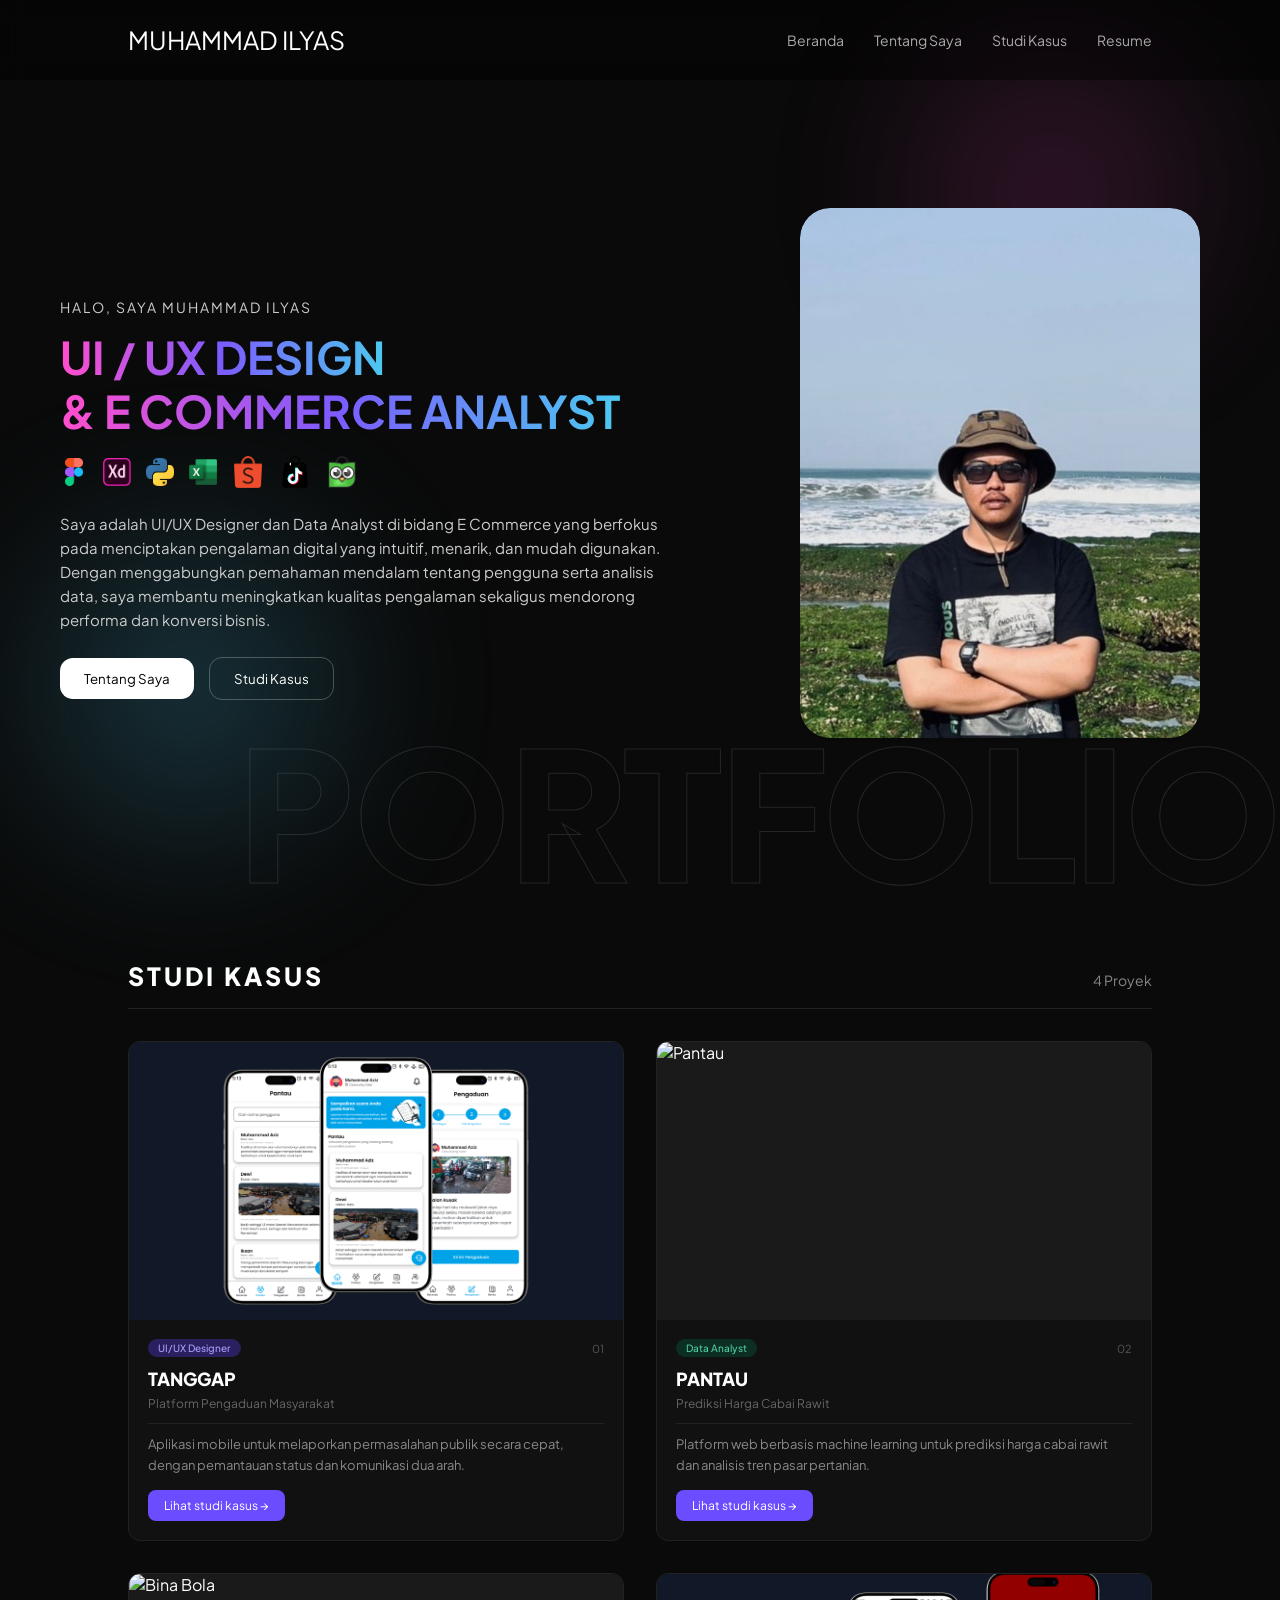
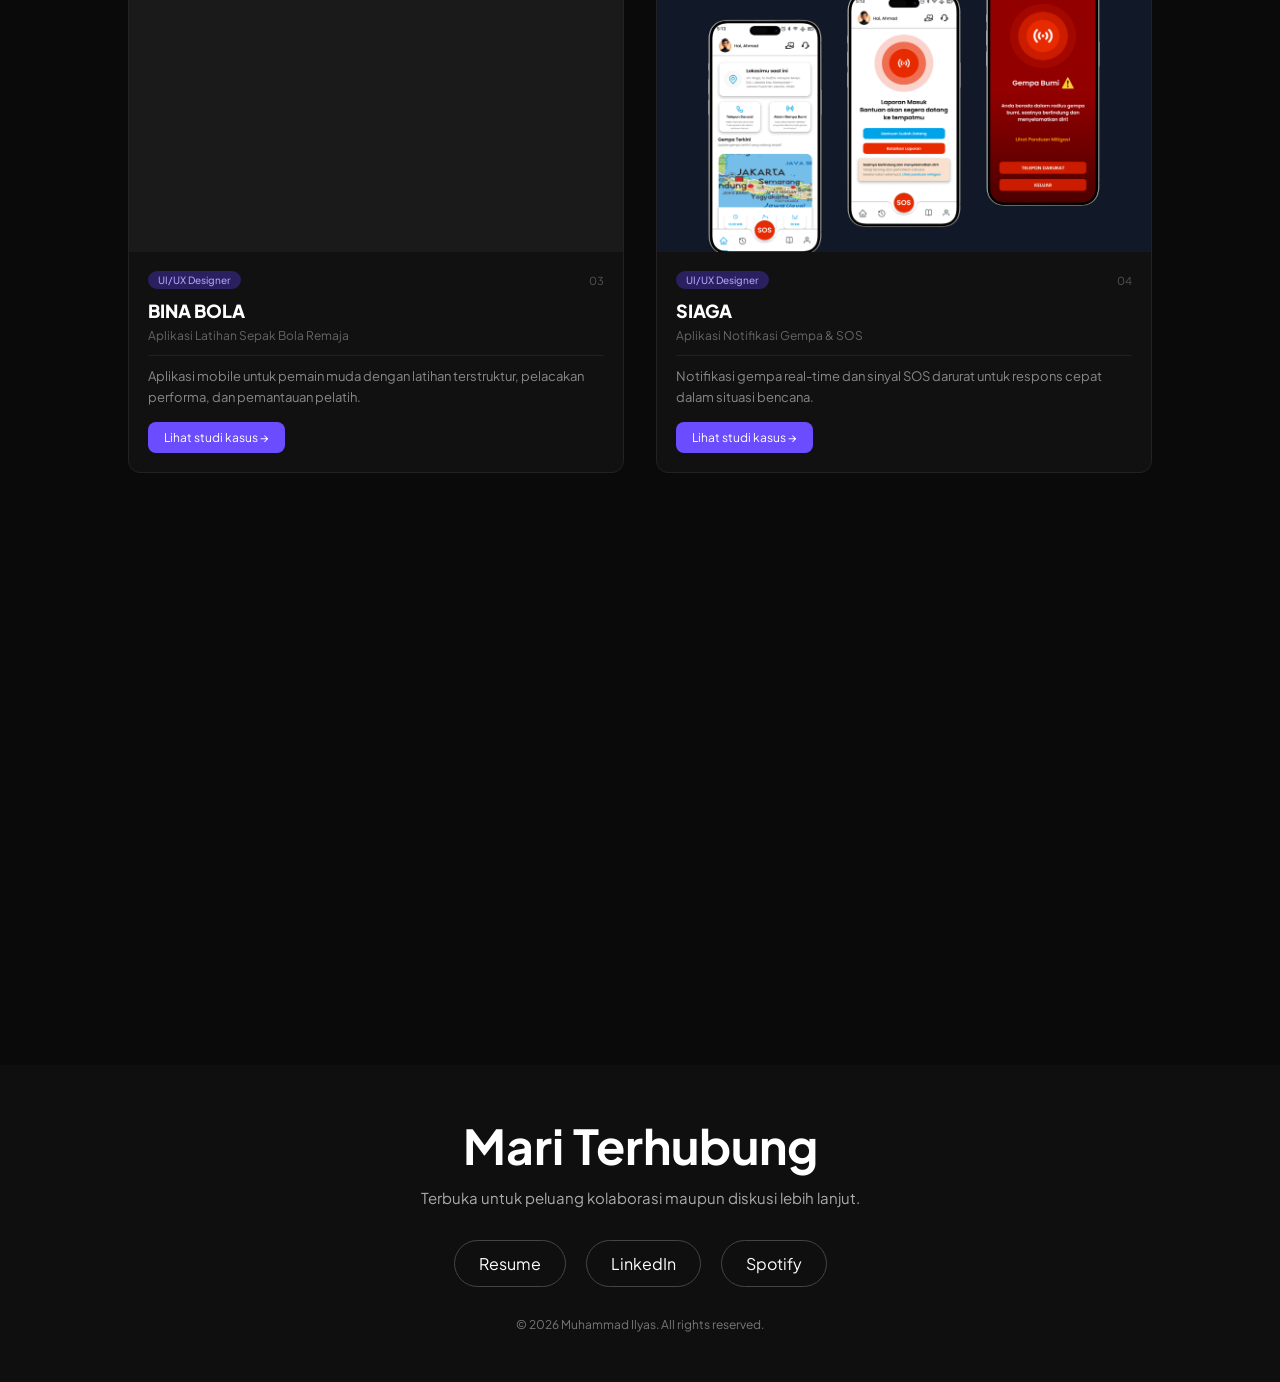
==== commit 5d5e753d: "Add files via upload" ====
--- a/index.html
+++ b/index.html
@@ -108,7 +108,7 @@
 
     <div class="project-card">
       <div class="project-thumb">
-        <img src="img/pantau2.png" alt="Pantau">
+        <img src="img/pantau3.png" alt="Pantau">
       </div>
       <div class="project-body">
         <div class="project-meta">
@@ -150,6 +150,40 @@
           <span class="project-num">04</span>
         </div>
         <h3 class="project-title">SIAGA</h3>
+        <p class="project-sub">Aplikasi Notifikasi Gempa & SOS</p>
+        <hr class="project-divider">
+        <p class="project-desc">Notifikasi gempa real-time dan sinyal SOS darurat untuk respons cepat dalam situasi bencana.</p>
+        <a href="siaga.html" class="project-link">Lihat studi kasus →</a>
+      </div>
+    </div>
+
+    <div class="project-card">
+      <div class="project-thumb">
+        <img src="img/go-mrt.png" alt="Siaga">
+      </div>
+      <div class="project-body">
+        <div class="project-meta">
+          <span class="project-tag ux">UI/UX Designer</span>
+          <span class="project-num">05</span>
+        </div>
+        <h3 class="project-title">GO-MRT</h3>
+        <p class="project-sub">Aplikasi Notifikasi Gempa & SOS</p>
+        <hr class="project-divider">
+        <p class="project-desc">Notifikasi gempa real-time dan sinyal SOS darurat untuk respons cepat dalam situasi bencana.</p>
+        <a href="siaga.html" class="project-link">Lihat studi kasus →</a>
+      </div>
+    </div>
+
+    <div class="project-card">
+      <div class="project-thumb">
+        <img src="img/go-mrt.png" alt="Siaga">
+      </div>
+      <div class="project-body">
+        <div class="project-meta">
+          <span class="project-tag ux">UI/UX Designer</span>
+          <span class="project-num">05</span>
+        </div>
+        <h3 class="project-title">GO-MRT</h3>
         <p class="project-sub">Aplikasi Notifikasi Gempa & SOS</p>
         <hr class="project-divider">
         <p class="project-desc">Notifikasi gempa real-time dan sinyal SOS darurat untuk respons cepat dalam situasi bencana.</p>
--- a/style.css
+++ b/style.css
@@ -436,6 +436,8 @@
 .about-text {
   flex: 2;
   max-width: 600px;
+  opacity: 0;
+  animation: slideLeft 1s cubic-bezier(0.22, 1, 0.36, 1) 0.5s forwards;
 }
 .about-text p {
   margin-bottom: 1.7rem;
@@ -454,11 +456,24 @@
   font-weight: 700;
 }
 
+@keyframes slideLeft {
+  from { opacity: 0; transform: translateX(-40px); }
+  to   { opacity: 1; transform: translateX(0); }
+}
+
+@keyframes slideRight {
+  from { opacity: 0; transform: translateX(40px); }
+  to   { opacity: 1; transform: translateX(0); }
+}
+
+
 /* RIGHT PHOTO */
 .about-photo {
   flex: 1;
   display: flex;
   justify-content: center;
+  opacity: 0;
+  animation: slideRight 1s cubic-bezier(0.22, 1, 0.36, 1) 0.5s forwards;
 }
 .about-photo img {
   width: 700px;
@@ -474,67 +489,93 @@
 }
 
 .education-section {
-  padding: 100px 10%;
-  color: white;
+  padding: 30px 7%;
+  background: #0a0a0a;
+}
+
+.education-section .section-title {
+  text-align: left;
+}
+
+.education-subtitle {
+  color: #555;
+  font-size: 13px;
+  margin: 0 0 20px;
+}
+
+.education-grid {
+  display: grid;
+  grid-template-columns: repeat(3, 1fr);
+  gap: 20px;
+}
+
+.education-card {
+  background: #111;
+  border: 1px solid #1e1e1e;
+  border-radius: 16px;
+  padding: 24px;
+  display: flex;
+  flex-direction: column;
+  gap: 14px;
   position: relative;
-}
-
-.education-section {
-  padding: 100px 10%;
-  color: white;
-  background: #0a0a0a;
-}
-
-.section-title {
-  font-size: 48px;
-  text-align: center;
-  margin-bottom: 30px;
+  overflow: hidden;
+  opacity: 0;
+  transform: translateY(30px);
+  transition: opacity 0.6s ease, transform 0.6s ease;
+}
+
+.education-card::before {
+  content: '';
+  position: absolute;
+  left: 0;
+  top: 0;
+  bottom: 0;
+  width: 3px;
+  background: linear-gradient(180deg, #ff4ecd, #7b5cff, #4cc9f0);
+  opacity: 0;
+  transition: opacity 0.3s;
+  border-radius: 0;
+}
+
+.education-card.show {
+  opacity: 1;
+  transform: translateY(0);
+}
+
+.education-card:hover {
+  border-color: #2e2e2e;
+  transform: translateY(-4px);
+}
+
+.education-card:hover::before {
+  opacity: 1;
+}
+
+.edu-year {
+  font-size: 10px;
   font-weight: 700;
-  background: white;
-  -webkit-background-clip: text;
-  -webkit-text-fill-color: transparent;
-}
-
-.timeline-item {
-  position: relative;
-  display: flex;
-  gap: 20px;
-  margin-bottom: 30px;
-}
-
-.timeline-icon {
-  flex-shrink: 0;
-  width: 36px;
-  height: 36px;
-  background: #ffffff;
-  border-radius: 50%;
-  display: flex;
-  align-items: center;
-  justify-content: center;
-  font-size: 18px;
-  color: white;
-  z-index: 2;
-}
-
-.timeline-content {
-  background: rgba(255,255,255,0.05);
-  padding: 20px 25px;
-  border-radius: 15px;
-  flex: 1;
+  letter-spacing: 1.5px;
+  text-transform: uppercase;
+  color: #3a3a3a;
+  background: #1a1a1a;
+  border: 1px solid #222;
+  padding: 4px 10px;
+  border-radius: 20px;
+  display: inline-block;
+}
+
+.edu-name {
+  font-size: 14px;
+  font-weight: 700;
   color: #fff;
-  position: relative;
-  z-index: 1;
-}
-
-.timeline-content h3 {
-  margin-bottom: 10px;
-  font-size: 20px;
+  margin: 0 0 6px;
   line-height: 1.4;
 }
 
-.timeline-content span {
-  color: #aaa;
-  font-size: 14px;
+.edu-major {
+  font-size: 12px;
+  color: #444;
+  margin: 0;
 }
 
 /* Responsive */
@@ -544,70 +585,112 @@
 }
 
 .experience-section {
-  margin: 5rem 3rem;
+  padding: 30px 7%;
 }
 
 .experience-section .section-title {
-  text-align: center;
-  margin-bottom: 2rem;
+  text-align: left;
+}
+
+.experience-subtitle {
+  color: #555;
+  font-size: 13px;
+  margin: 0 0 20px;
 }
 
 .experience-grid {
   display: grid;
-  grid-template-columns: repeat(2, 1fr); /* 2 card per baris */
-  gap: 2.5rem;
+  grid-template-columns: repeat(2, 1fr);
+  gap: 1.5rem;
 }
 
 .experience-card {
   display: flex;
-  align-items: flex-start;
-  gap: 1rem;
-  padding: 1.5rem 1.5rem;
-  border-radius: 12px;
-  background: rgba(255, 255, 255, 0.05);
-  backdrop-filter: blur(10px);
-  transition: transform 0.3s;
+  flex-direction: column;
+  gap: 16px;
+  padding: 28px;
+  border-radius: 16px;
+  background: #111;
+  border: 1px solid #1e1e1e;
+  transition: border-color 0.3s, transform 0.3s;
+  position: relative;
+  overflow: hidden;
+  opacity: 0;
+  transform: translateY(30px);
+  transition: opacity 0.6s ease, transform 0.6s ease;
+}
+
+.experience-card.show {
+  opacity: 1;
+  transform: translateY(0);
+}
+
+/* glow accent kiri */
+.experience-card::before {
+  content: '';
+  position: absolute;
+  left: 0;
+  top: 0;
+  bottom: 0;
+  width: 3px;
+  background: linear-gradient(180deg, #ff4ecd, #7b5cff, #4cc9f0);
+  border-radius: 3px 0 0 3px;
+  opacity: 0;
+  transition: opacity 0.3s ease;
 }
 
 .experience-card:hover {
-  transform: translateY(-5px);
+  border-color: #2e2e2e;
+  transform: translateY(-4px);
+}
+
+.experience-card:hover::before {
+  opacity: 1;
+}
+
+.exp-header {
+  display: flex;
+  align-items: center;
+  justify-content: space-between;
 }
 
 .exp-year {
+  font-size: 11px;
+  font-weight: 600;
+  letter-spacing: 1.5px;
+  text-transform: uppercase;
+  color: #444;
+  background: #1a1a1a;
+  padding: 4px 12px;
+  border-radius: 20px;
+  border: 1px solid #222;
+}
+
+.exp-content h3 {
+  font-size: 15px;
   font-weight: 700;
-  color: #ffffffaa;
-  min-width: 80px;
-  text-align: right;
-  flex-shrink: 0;
-}
-
-.exp-content {
-  display: flex;
-  flex-direction: column;
-  flex: 1;
-  min-width: 0;
-}
-
-.exp-content h3 {
-  margin: 0 0 0.5rem 0;
   color: #fff;
-  font-size: 1.1rem;
-  line-height: 1.4;
-  margin-bottom: 10px;
+  line-height: 1.5;
+  margin: 0 0 10px;
 }
 
 .exp-content p {
+  font-size: 13px;
+  color: #555;
+  line-height: 1.7;
   margin: 0;
-  font-size: 15px;
-  color: #ccc;
-  line-height: 1.6;
-  word-break: break-word;
 }
 
 .skills-section {
-  padding: 100px 10%;
+  padding: 50px 7%;
   color: white;
   background: #0f0f0f;
+}
+
+.skills-subtitle {
+  color: #555;
+  font-size: 13px;
+  margin: 0 0 20px;
 }
 
 /* GRID 2 KOLUM */
@@ -623,7 +706,14 @@
   border-radius: 12px;
   font-size: 16px;
   color: white;
-  transition: 0.3s;
+  opacity: 0;
+  transform: translateY(20px);
+  transition: opacity 0.5s ease, transform 0.5s ease;
+}
+
+.skill.show {
+  opacity: 1;
+  transform: translateY(0);
 }
 
 .skill:hover {
@@ -1037,14 +1127,8 @@
     grid-template-columns: 1fr;
   }
 
-  .experience-card {
-    flex-direction: column;
-    align-items: flex-start;
-  }
-
-  .exp-year {
-    text-align: left;
-    margin-bottom: 10px;
+  .experience-section {
+    padding: 10px 3%;
   }
 }
 
@@ -1055,9 +1139,22 @@
 }
 
 @media (max-width: 768px) {
-  .education-section,
+  .education-section {
+    padding: 10px 7%;
+  }
+
+  .education-grid {
+    grid-template-columns: 1fr;
+  }
+}
+
+@media (max-width: 768px) {
   .skills-section {
-    padding: 20px 20px;
+    padding: 10px 7%;
+  }
+
+  .skills-section .section-title {
+    margin-top: 20px !important;
   }
 
   .experience-section {
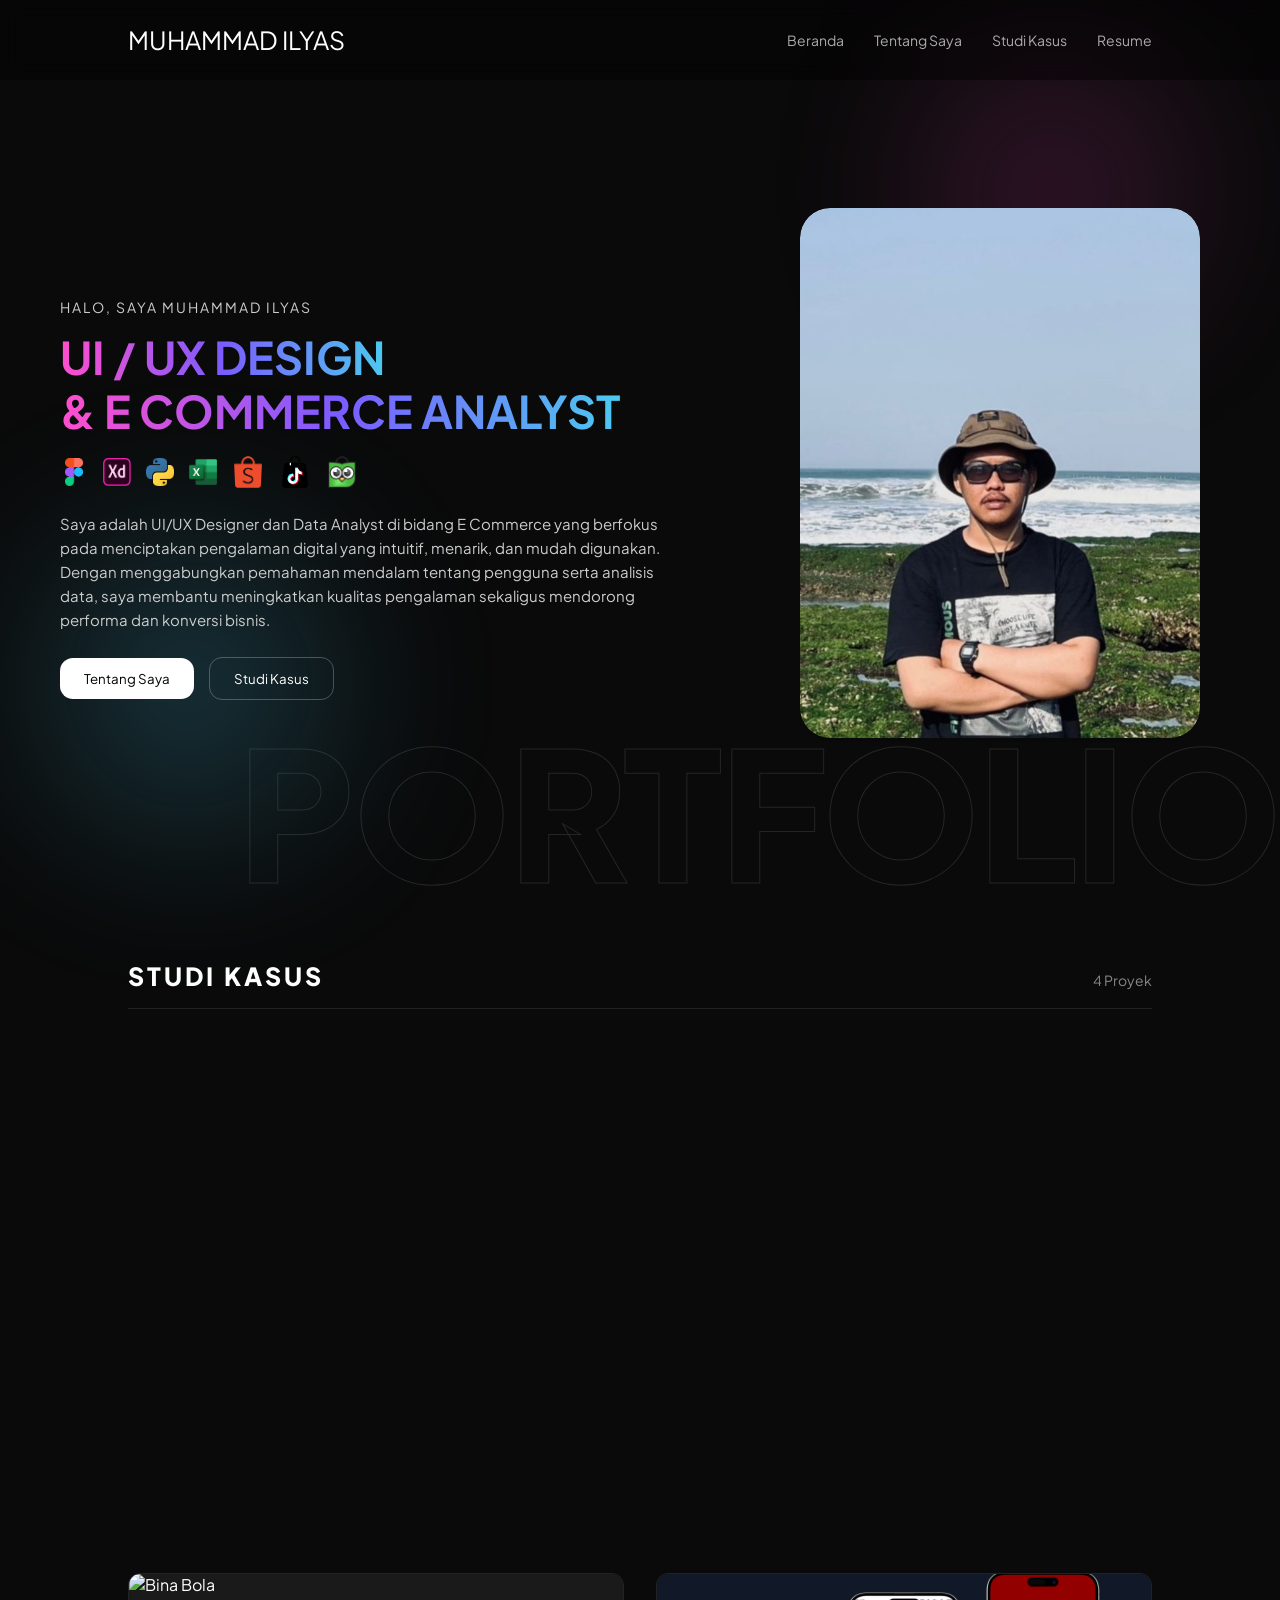
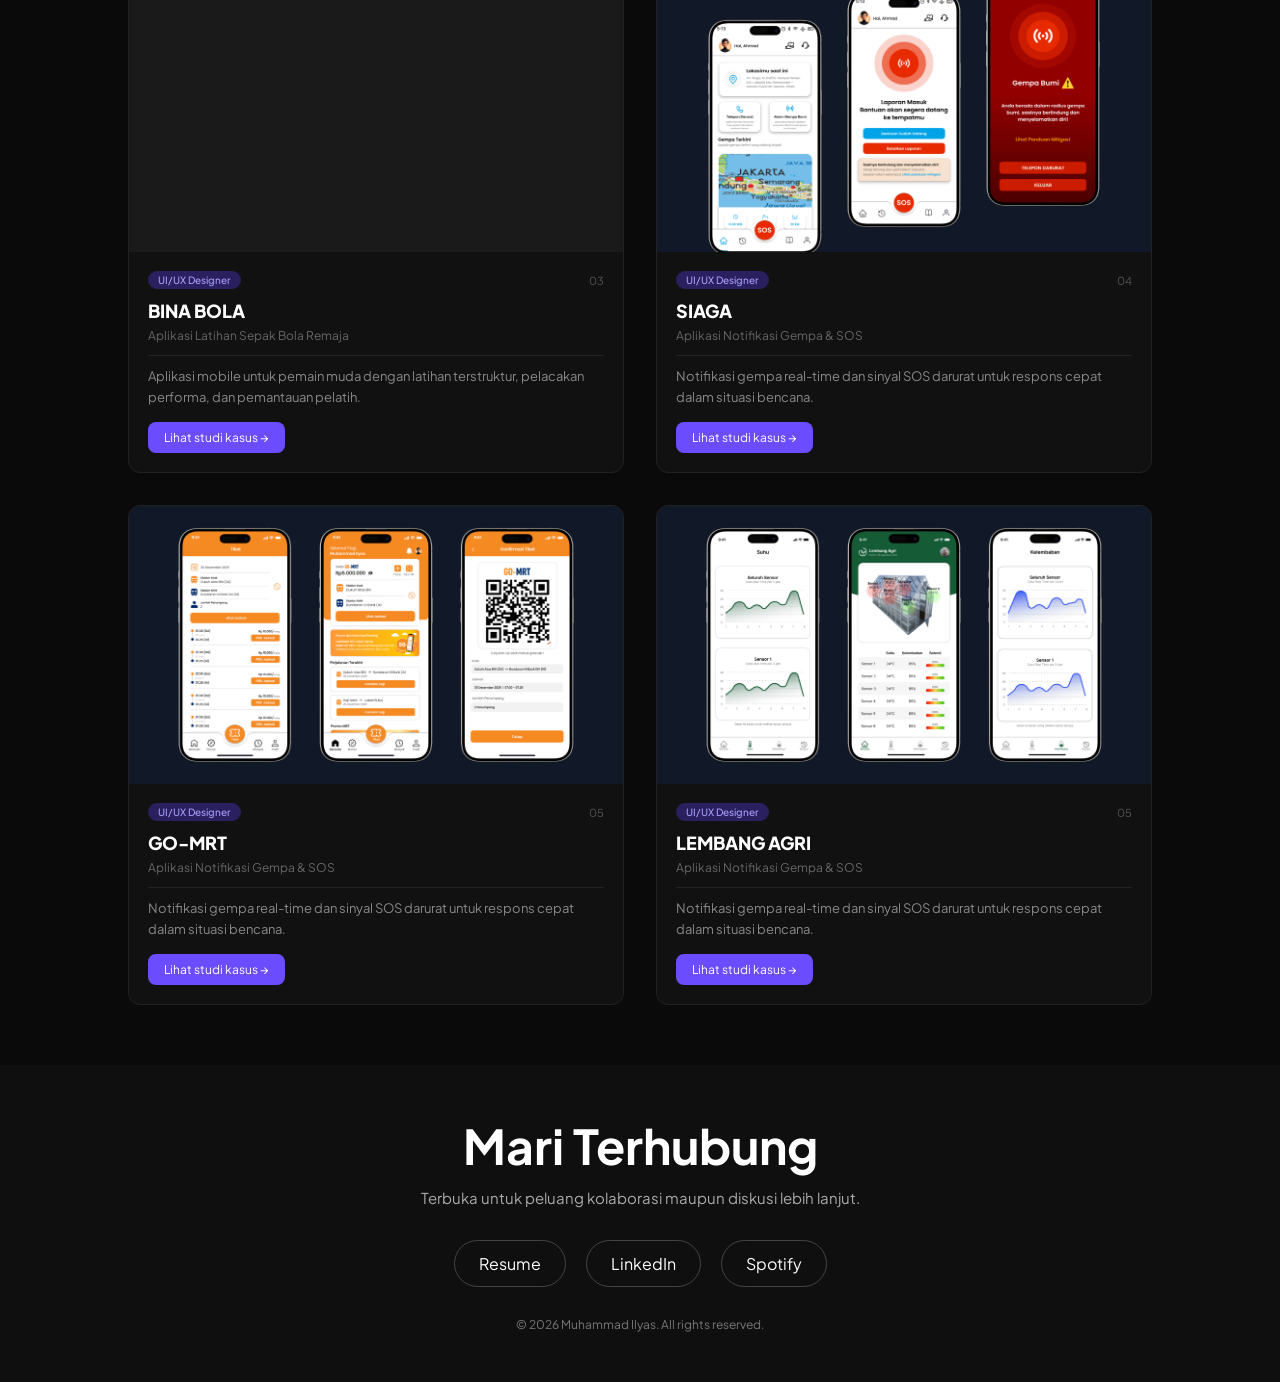
==== commit 1e7437d7: "Update index.html" ====
--- a/index.html
+++ b/index.html
@@ -176,14 +176,14 @@
 
     <div class="project-card">
       <div class="project-thumb">
-        <img src="img/go-mrt.png" alt="Siaga">
+        <img src="img/lembang.png" alt="Siaga">
       </div>
       <div class="project-body">
         <div class="project-meta">
           <span class="project-tag ux">UI/UX Designer</span>
           <span class="project-num">05</span>
         </div>
-        <h3 class="project-title">GO-MRT</h3>
+        <h3 class="project-title">LEMBANG AGRI</h3>
         <p class="project-sub">Aplikasi Notifikasi Gempa & SOS</p>
         <hr class="project-divider">
         <p class="project-desc">Notifikasi gempa real-time dan sinyal SOS darurat untuk respons cepat dalam situasi bencana.</p>
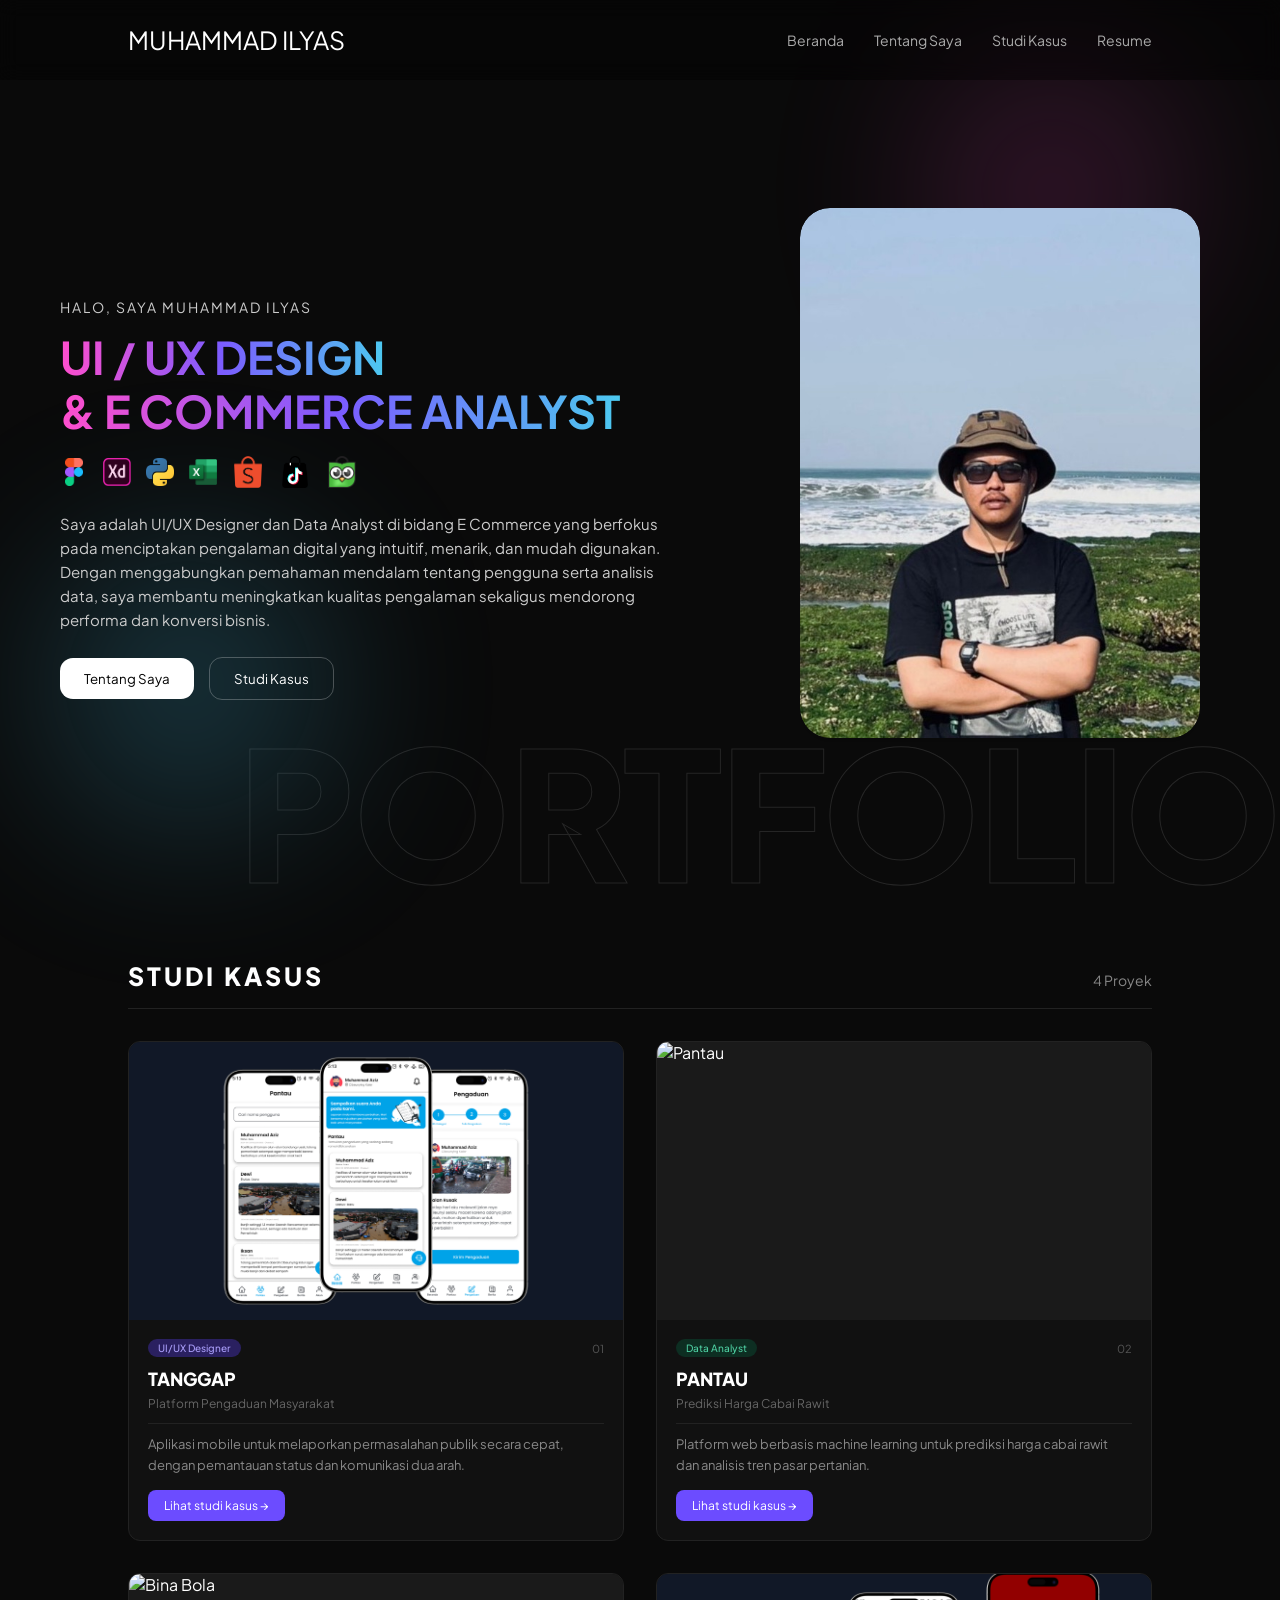
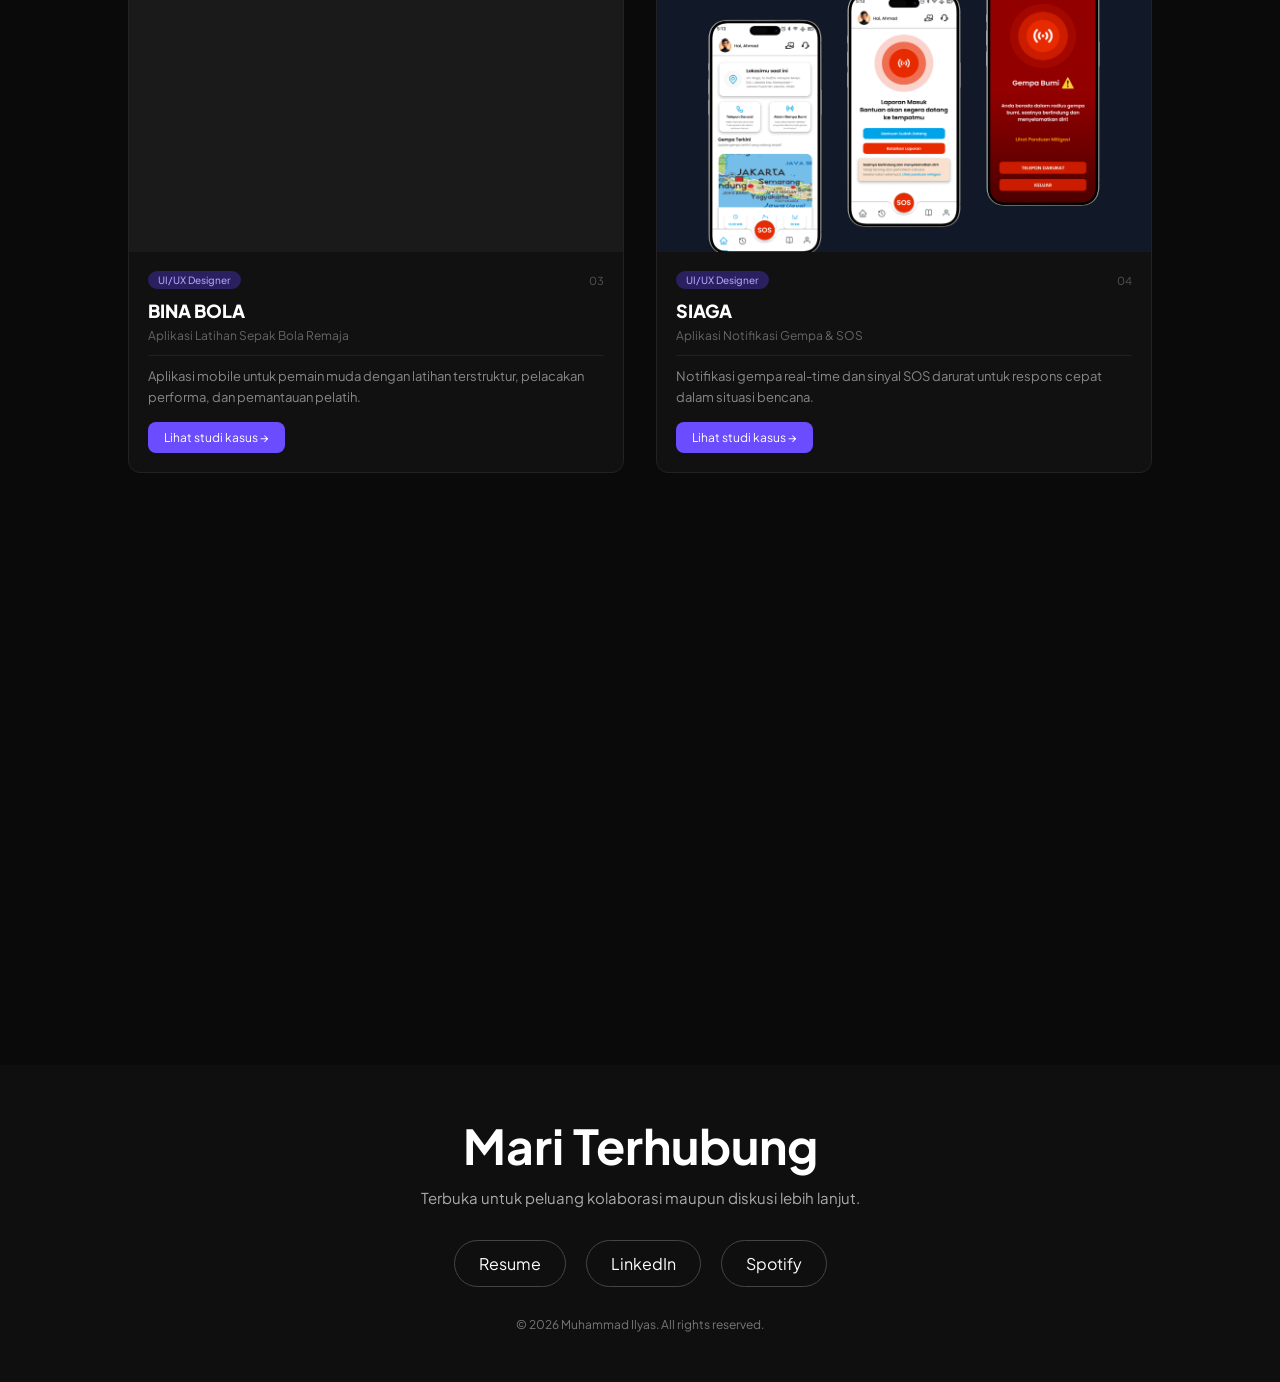
==== commit 5f4d543a: "Update index.html" ====
--- a/index.html
+++ b/index.html
@@ -170,7 +170,7 @@
         <p class="project-sub">Aplikasi Notifikasi Gempa & SOS</p>
         <hr class="project-divider">
         <p class="project-desc">Notifikasi gempa real-time dan sinyal SOS darurat untuk respons cepat dalam situasi bencana.</p>
-        <a href="siaga.html" class="project-link">Lihat studi kasus →</a>
+        <a class="project-link-nonactive">Lihat studi kasus →</a>
       </div>
     </div>
 
@@ -187,7 +187,7 @@
         <p class="project-sub">Aplikasi Notifikasi Gempa & SOS</p>
         <hr class="project-divider">
         <p class="project-desc">Notifikasi gempa real-time dan sinyal SOS darurat untuk respons cepat dalam situasi bencana.</p>
-        <a href="siaga.html" class="project-link">Lihat studi kasus →</a>
+        <a class="project-link-nonactive">Lihat studi kasus →</a>
       </div>
     </div>
 
--- a/style.css
+++ b/style.css
@@ -921,6 +921,19 @@
   transition: background 0.3s, transform 0.2s;
 }
 
+.project-link-nonactive {
+  display: inline-flex;
+  align-items: center;
+  gap: 8px;
+  font-size: 12px;
+  color: white;
+  text-decoration: none;
+  padding: 8px 16px;
+  border-radius: 8px;
+  background: #5b5b5b;
+  transition: background 0.3s, transform 0.2s;
+}
+
 .project-link:hover {
   background: #5a3de0;
   transform: translateY(-2px);
